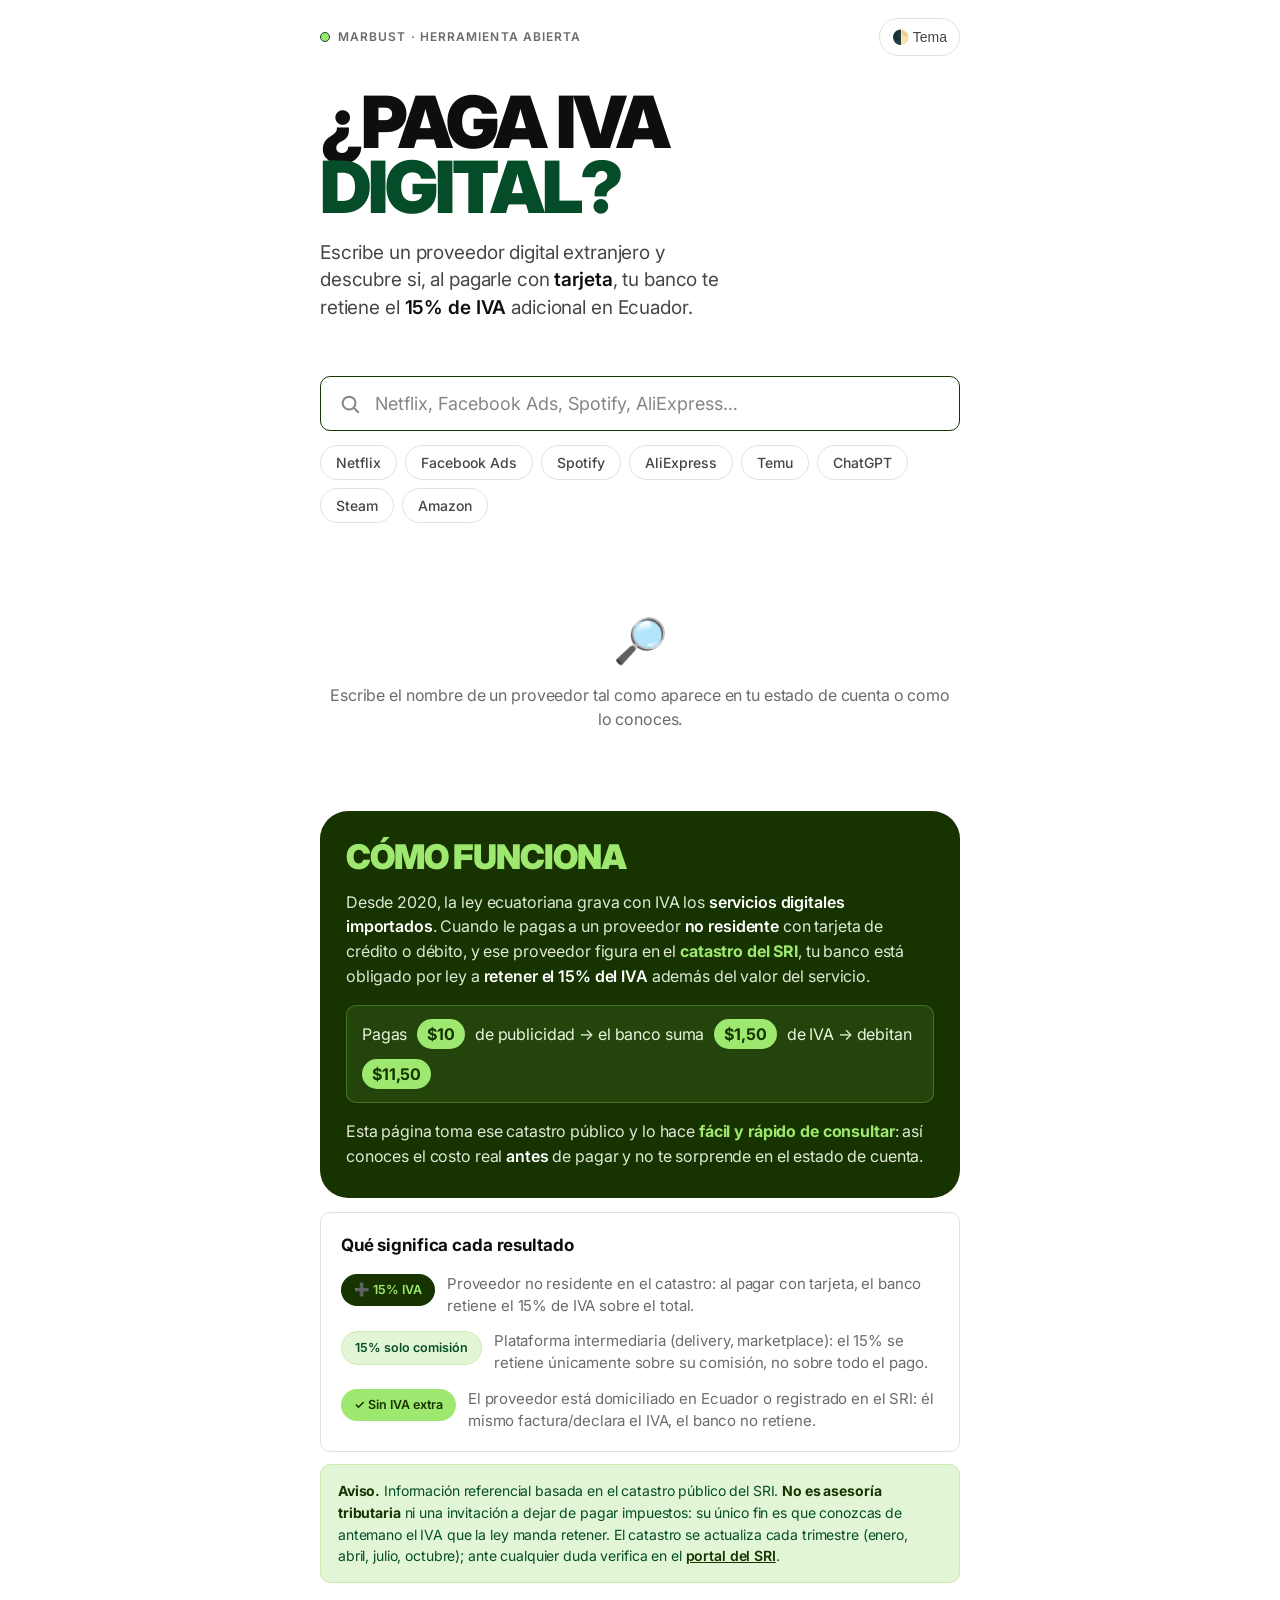
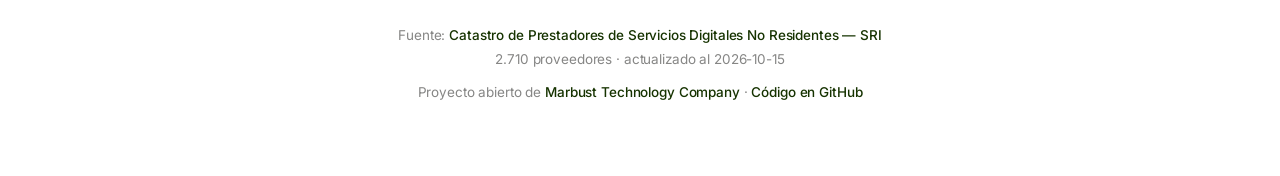
==== index.html @ f8b395e2 "feat: buscador '¿Paga IVA Digital?' — catastro SRI en GitHub Pages Sitio 100% estático (HTML/CSS/JS " ====
<!doctype html>
<html lang="es">
<head>
<meta charset="utf-8">
<meta name="viewport" content="width=device-width, initial-scale=1">
<title>¿Paga IVA Digital?</title>
<meta name="description" content="Busca un proveedor digital extranjero y descubre al instante si tu banco te retiene el 15% de IVA al pagar con tarjeta de crédito o débito en Ecuador. Basado en el catastro público del SRI.">
<meta name="color-scheme" content="light dark">
<meta property="og:title" content="¿Paga IVA Digital?">
<meta property="og:description" content="Descubre si un proveedor digital extranjero te suma el 15% de IVA al pagar con tarjeta en Ecuador. Rápido, gratis y basado en el catastro del SRI.">
<meta property="og:type" content="website">
<link rel="preconnect" href="https://fonts.googleapis.com">
<link rel="preconnect" href="https://fonts.gstatic.com" crossorigin>
<link href="https://fonts.googleapis.com/css2?family=Inter:wght@400;500;600;700;900&display=swap" rel="stylesheet">
<style>
  /* ======== Wise design system (library: wise.md) ======== */
  :root{
    --forest-ink:#163300; --lime:#9fe870; --spruce:#054d28; --linen:#e2f6d5;
    --signal-blue:#0b4c72; --alarm:#cb272f; --charcoal:#454745; --obsidian:#0e0f0c;
    --pebble:#868685; --slate:#6a6c6a; --fog:#e8ebe6; --paper:#ffffff;

    /* semantic (light = Wise default) */
    --canvas:var(--paper);
    --surface:var(--paper);
    --surface-soft:var(--fog);
    --surface-tint:var(--linen);
    --ink:var(--obsidian);
    --text:var(--charcoal);
    --muted:var(--slate);
    --faint:var(--pebble);
    --hairline:#dfe3dc;
    --accent:var(--lime);
    --accent-ink:var(--forest-ink);
    --dark-bg:var(--forest-ink);
    --dark-text:var(--paper);

    --font:'Inter',ui-sans-serif,system-ui,-apple-system,BlinkMacSystemFont,"Segoe UI",Roboto,sans-serif;
    --r-card:10px; --r-input:10px; --r-large:28px; --r-pill:9999px;
    --shadow-card:0 6px 20px rgba(0,0,0,.06);
    --maxw:680px;
  }
  @media (prefers-color-scheme: dark){
    :root:not([data-theme="light"]){
      --canvas:#0d2104; --surface:#163a06; --surface-soft:#1d4409; --surface-tint:#23340f;
      --ink:#f3f8ee; --text:#dfe8d6; --muted:#9db58c; --faint:#7d9a6c; --hairline:#2a4f12;
      --accent:var(--lime); --accent-ink:var(--forest-ink);
      --dark-bg:#0a1a03; --dark-text:#f3f8ee;
      --shadow-card:0 6px 20px rgba(0,0,0,.35);
    }
  }
  :root[data-theme="dark"]{
    --canvas:#0d2104; --surface:#163a06; --surface-soft:#1d4409; --surface-tint:#23340f;
    --ink:#f3f8ee; --text:#dfe8d6; --muted:#9db58c; --faint:#7d9a6c; --hairline:#2a4f12;
    --accent:var(--lime); --accent-ink:var(--forest-ink);
    --dark-bg:#0a1a03; --dark-text:#f3f8ee;
    --shadow-card:0 6px 20px rgba(0,0,0,.35);
  }

  *{box-sizing:border-box}
  html,body{margin:0}
  body{
    background:var(--canvas); color:var(--text);
    font-family:var(--font); font-size:18px; line-height:1.5;
    letter-spacing:-.126px; -webkit-font-smoothing:antialiased;
  }
  .wrap{max-width:var(--maxw); margin:0 auto; padding:0 20px 72px}

  /* top row / theme */
  .toprow{display:flex; justify-content:space-between; align-items:center; padding-top:18px}
  .brand{display:inline-flex; align-items:center; gap:8px; font-size:12px; font-weight:600; letter-spacing:.09em; text-transform:uppercase; color:var(--muted)}
  .brand .dot{width:10px;height:10px;border-radius:var(--r-pill);background:var(--lime);border:1px solid var(--spruce)}
  .themebtn{border:1px solid var(--hairline); background:var(--surface); color:var(--text); border-radius:var(--r-pill); height:38px; min-width:38px; padding:0 12px; cursor:pointer; font-size:14px; font-weight:500; display:inline-flex; align-items:center; gap:7px}
  .themebtn:hover{border-color:var(--forest-ink)}

  /* hero */
  header.hero{padding:34px 0 6px}
  h1{
    font-weight:900; color:var(--ink); margin:0 0 14px;
    font-size:clamp(40px,12vw,72px); line-height:.9; letter-spacing:-.04em; text-transform:uppercase;
  }
  h1 .q{color:var(--spruce)}
  @media (prefers-color-scheme: dark){ :root:not([data-theme="light"]) h1 .q{color:var(--lime)} }
  :root[data-theme="dark"] h1 .q{color:var(--lime)}
  .sub{color:var(--text); font-size:19px; line-height:1.45; max-width:34ch}
  .sub b{color:var(--ink); font-weight:600}

  /* search */
  .searchbox{position:sticky; top:10px; z-index:20; margin:24px 0 4px; padding:6px 0; background:linear-gradient(var(--canvas) 72%, transparent)}
  .searchfield{
    display:flex; align-items:center; gap:12px; background:var(--surface);
    border:1.5px solid var(--pebble); border-radius:var(--r-input); padding:15px 18px;
    transition:border-color .14s;
  }
  .searchfield:focus-within{border-color:var(--forest-ink)}
  @media (prefers-color-scheme: dark){ :root:not([data-theme="light"]) .searchfield:focus-within{border-color:var(--lime)} }
  :root[data-theme="dark"] .searchfield:focus-within{border-color:var(--lime)}
  .searchfield svg{flex:0 0 auto; color:var(--faint)}
  #q{flex:1; border:0; outline:0; background:transparent; color:var(--ink); font-family:var(--font); font-size:18px; font-weight:500; min-width:0}
  #q::placeholder{color:var(--faint); font-weight:400}
  .clearbtn{border:0;background:transparent;color:var(--faint);font-size:22px;cursor:pointer;padding:0 2px;line-height:1;display:none}

  .chips{display:flex; flex-wrap:wrap; gap:8px; margin:14px 0 2px}
  .chip{border:1px solid var(--hairline); background:var(--surface); color:var(--text); border-radius:var(--r-pill); padding:8px 15px; font-size:14px; font-weight:500; cursor:pointer; transition:.12s; font-family:var(--font)}
  .chip:hover{border-color:var(--forest-ink); background:var(--linen); color:var(--forest-ink)}
  @media (prefers-color-scheme: dark){ :root:not([data-theme="light"]) .chip:hover{background:var(--spruce); border-color:var(--lime); color:var(--lime)} }
  :root[data-theme="dark"] .chip:hover{background:var(--spruce); border-color:var(--lime); color:var(--lime)}

  .count{color:var(--faint); font-size:14px; margin:18px 2px 6px; min-height:18px; font-weight:500}
  #results{display:flex; flex-direction:column; gap:12px}

  /* result card */
  .card{background:var(--surface); border:1px solid var(--hairline); border-radius:var(--r-card); padding:18px}
  .card .top{display:flex; align-items:flex-start; justify-content:space-between; gap:12px}
  .card .name{font-weight:700; font-size:20px; color:var(--ink); letter-spacing:-.01em; line-height:1.2}
  .card .desc{color:var(--muted); font-size:15px; margin-top:4px; line-height:1.4}

  .badge{flex:0 0 auto; display:inline-flex; align-items:center; gap:6px; font-weight:600; font-size:12.5px; padding:7px 13px; border-radius:var(--r-pill); white-space:nowrap; letter-spacing:0}
  .badge.retiene{background:var(--forest-ink); color:var(--lime)}
  .badge.exento{background:var(--lime); color:var(--forest-ink)}
  .badge.comision{background:var(--linen); color:var(--spruce); border:1px solid #cdeab3}
  @media (prefers-color-scheme: dark){ :root:not([data-theme="light"]) .badge.comision{background:var(--surface-tint); color:var(--lime); border-color:var(--hairline)} }
  :root[data-theme="dark"] .badge.comision{background:var(--surface-tint); color:var(--lime); border-color:var(--hairline)}

  .verdict{margin-top:14px; font-size:15.5px; line-height:1.5; padding:13px 15px; border-radius:var(--r-input); background:var(--surface-soft); color:var(--text)}
  .verdict b{color:var(--ink); font-weight:600}

  .calc{margin-top:12px; display:flex; align-items:center; gap:9px; flex-wrap:wrap; font-size:15px; color:var(--muted)}
  .calc input{width:116px; border:1.5px solid var(--pebble); background:var(--canvas); color:var(--ink); border-radius:var(--r-input); padding:9px 12px; font-size:16px; font-weight:500; outline:0; font-family:var(--font)}
  .calc input:focus{border-color:var(--forest-ink)}
  .calc .out{display:inline-flex; gap:6px; align-items:center}
  .calc .out .pill{background:var(--linen); color:var(--forest-ink); font-weight:700; padding:4px 10px; border-radius:var(--r-pill)}
  @media (prefers-color-scheme: dark){ :root:not([data-theme="light"]) .calc .out .pill{background:var(--spruce); color:var(--lime)} }
  :root[data-theme="dark"] .calc .out .pill{background:var(--spruce); color:var(--lime)}

  .aliases{margin-top:12px; font-size:13px; color:var(--faint)}
  .aliases code{background:var(--surface-soft); padding:2px 7px; border-radius:6px; font-size:12.5px; color:var(--muted); margin:0 4px 4px 0; display:inline-block; font-family:var(--font)}

  .empty{text-align:center; color:var(--muted); padding:34px 10px; font-size:16px}
  .empty .big{font-size:44px; display:block; margin-bottom:10px}
  .empty .note{font-size:14px; color:var(--faint); margin:12px auto 0; max-width:42ch; line-height:1.5}

  /* dark section (Wise inverted block) */
  .darkcard{background:var(--dark-bg); color:var(--dark-text); border-radius:var(--r-large); padding:30px 26px; margin-top:46px}
  .darkcard h2{font-weight:900; font-size:clamp(26px,7vw,34px); letter-spacing:-.03em; margin:0 0 16px; color:var(--lime); text-transform:uppercase; line-height:.95}
  .darkcard p{margin:0 0 14px; color:#dfe8d6; font-size:16px; line-height:1.55}
  .darkcard p:last-child{margin-bottom:0}
  .darkcard b{color:#fff; font-weight:600}
  .darkcard .hl{color:var(--lime); font-weight:700}
  .example{display:flex; align-items:center; gap:10px; flex-wrap:wrap; background:rgba(159,232,112,.1); border:1px solid rgba(159,232,112,.28); border-radius:var(--r-input); padding:13px 15px; margin:16px 0; font-size:16px; color:#eaf6df}
  .example .amt{background:var(--lime); color:var(--forest-ink); font-weight:700; padding:3px 10px; border-radius:var(--r-pill)}

  /* legend */
  section.legendsec{margin-top:14px}
  .infocard{background:var(--surface); border:1px solid var(--hairline); border-radius:var(--r-card); padding:20px}
  .infocard h3{margin:0 0 14px; font-size:17px; color:var(--ink); font-weight:700}
  .legend{display:grid; gap:14px}
  .legend .row{display:flex; gap:12px; align-items:flex-start; font-size:15px; color:var(--muted); line-height:1.45}
  .legend .row .badge{margin-top:1px}

  .disclaimer{background:var(--surface-tint); border:1px solid #cdeab3; color:var(--spruce); border-radius:var(--r-card); padding:15px 17px; font-size:14px; line-height:1.55; margin-top:12px}
  .disclaimer b{color:var(--forest-ink); font-weight:700}
  .disclaimer a{color:var(--forest-ink); font-weight:600}
  @media (prefers-color-scheme: dark){ :root:not([data-theme="light"]) .disclaimer{background:var(--surface-tint); border-color:var(--hairline); color:#cfe3bd} :root:not([data-theme="light"]) .disclaimer b,:root:not([data-theme="light"]) .disclaimer a{color:var(--lime)} }
  :root[data-theme="dark"] .disclaimer{background:var(--surface-tint); border-color:var(--hairline); color:#cfe3bd}
  :root[data-theme="dark"] .disclaimer b,:root[data-theme="dark"] .disclaimer a{color:var(--lime)}

  footer{margin-top:40px; text-align:center; color:var(--faint); font-size:13.5px; line-height:1.8}
  footer a{color:var(--forest-ink); text-decoration:none; font-weight:500}
  @media (prefers-color-scheme: dark){ :root:not([data-theme="light"]) footer a{color:var(--lime)} }
  :root[data-theme="dark"] footer a{color:var(--lime)}
  footer a:hover{text-decoration:underline}

  mark{background:var(--lime); color:var(--forest-ink); border-radius:3px; padding:0 2px}
  .skeleton{height:92px;border-radius:var(--r-card);border:1px solid var(--hairline);background:linear-gradient(90deg,var(--surface-soft),var(--surface),var(--surface-soft));background-size:200% 100%;animation:sh 1.2s infinite}
  @keyframes sh{0%{background-position:200% 0}100%{background-position:-200% 0}}

  section.legendsec h2, .sec-title{font-weight:900; text-transform:uppercase; letter-spacing:-.03em; color:var(--ink); font-size:22px; margin:0 0 14px}
</style>
</head>
<body>
<div class="wrap">
  <div class="toprow">
    <span class="brand"><span class="dot"></span> Marbust · Herramienta abierta</span>
    <button class="themebtn" id="theme" aria-label="Cambiar tema">🌓 Tema</button>
  </div>

  <header class="hero">
    <h1>¿Paga IVA <span class="q">Digital?</span></h1>
    <p class="sub">Escribe un proveedor digital extranjero y descubre si, al pagarle con <b>tarjeta</b>, tu banco te retiene el <b>15% de IVA</b> adicional en Ecuador.</p>
  </header>

  <div class="searchbox">
    <div class="searchfield">
      <svg width="22" height="22" viewBox="0 0 24 24" fill="none" stroke="currentColor" stroke-width="2.2" stroke-linecap="round"><circle cx="11" cy="11" r="7"/><path d="m21 21-4.3-4.3"/></svg>
      <input id="q" type="text" autocomplete="off" autocapitalize="off" spellcheck="false" placeholder="Netflix, Facebook Ads, Spotify, AliExpress…" aria-label="Buscar proveedor">
      <button class="clearbtn" id="clear" aria-label="Limpiar">×</button>
    </div>
    <div class="chips" id="chips"></div>
  </div>

  <div class="count" id="count"></div>
  <div id="results"></div>

  <div class="darkcard">
    <h2>Cómo funciona</h2>
    <p>Desde 2020, la ley ecuatoriana grava con IVA los <b>servicios digitales importados</b>. Cuando le pagas a un proveedor <b>no residente</b> con tarjeta de crédito o débito, y ese proveedor figura en el <span class="hl">catastro del SRI</span>, tu banco está obligado por ley a <b>retener el 15% del IVA</b> además del valor del servicio.</p>
    <div class="example">Pagas <span class="amt">$10</span> de publicidad → el banco suma <span class="amt">$1,50</span> de IVA → debitan <span class="amt">$11,50</span></div>
    <p>Esta página toma ese catastro público y lo hace <span class="hl">fácil y rápido de consultar</span>: así conoces el costo real <b>antes</b> de pagar y no te sorprende en el estado de cuenta.</p>
  </div>

  <section class="legendsec" style="margin-top:14px">
    <div class="infocard">
      <h3>Qué significa cada resultado</h3>
      <div class="legend">
        <div class="row"><span class="badge retiene">➕ 15% IVA</span><span>Proveedor no residente en el catastro: al pagar con tarjeta, el banco retiene el 15% de IVA sobre el total.</span></div>
        <div class="row"><span class="badge comision">15% solo comisión</span><span>Plataforma intermediaria (delivery, marketplace): el 15% se retiene únicamente sobre su comisión, no sobre todo el pago.</span></div>
        <div class="row"><span class="badge exento">✓ Sin IVA extra</span><span>El proveedor está domiciliado en Ecuador o registrado en el SRI: él mismo factura/declara el IVA, el banco no retiene.</span></div>
      </div>
    </div>
    <div class="disclaimer">
      <b>Aviso.</b> Información referencial basada en el catastro público del SRI. <b>No es asesoría tributaria</b> ni una invitación a dejar de pagar impuestos: su único fin es que conozcas de antemano el IVA que la ley manda retener. El catastro se actualiza cada trimestre (enero, abril, julio, octubre); ante cualquier duda verifica en el <a href="https://www.sri.gob.ec/catastros" target="_blank" rel="noopener">portal del SRI</a>.
    </div>
  </section>

  <footer>
    <div>Fuente: <a href="https://www.sri.gob.ec/catastros" target="_blank" rel="noopener">Catastro de Prestadores de Servicios Digitales No Residentes — SRI</a></div>
    <div id="meta"></div>
    <div style="margin-top:8px">Proyecto abierto de <a href="https://marbust.com" target="_blank" rel="noopener">Marbust Technology Company</a> · <a id="repo" href="https://github.com/MarbustTechnologyCompany/paga-iva-digital" target="_blank" rel="noopener">Código en GitHub</a></div>
  </footer>
</div>

<script>
(function(){
  "use strict";
  var IVA = 15;
  var DATA = null, INDEX = [];
  var $q = document.getElementById('q');
  var $results = document.getElementById('results');
  var $count = document.getElementById('count');
  var $clear = document.getElementById('clear');

  var $theme = document.getElementById('theme');
  try{ var saved = localStorage.getItem('piva-theme'); if(saved) document.documentElement.setAttribute('data-theme', saved); }catch(e){}
  $theme.addEventListener('click', function(){
    var cur = document.documentElement.getAttribute('data-theme');
    var isDark = cur ? cur==='dark' : window.matchMedia('(prefers-color-scheme: dark)').matches;
    var next = isDark ? 'light' : 'dark';
    document.documentElement.setAttribute('data-theme', next);
    try{ localStorage.setItem('piva-theme', next); }catch(e){}
  });

  function fold(s){ return (s||'').toLowerCase().normalize('NFD').replace(/[̀-ͯ]/g,''); }

  function verdict(p){
    if(p.e) return {cls:'exento', label:'✓ Sin IVA extra', text:'Este proveedor está <b>domiciliado en Ecuador o es establecimiento permanente</b>, así que factura el IVA directamente. <b>El banco no te retiene</b> IVA adicional al pagar con tarjeta.'};
    if(p.s) return {cls:'exento', label:'✓ Sin IVA extra', text:'Este proveedor está <b>registrado en el SRI</b> y declara el IVA por su cuenta. <b>El banco no te retiene</b> IVA adicional al pagar con tarjeta.'};
    if(p.c) return {cls:'comision', label:'15% solo comisión', text:'Es una <b>plataforma intermediaria</b>. El banco retiene el '+IVA+'% de IVA <b>solo sobre la comisión</b> que cobra la plataforma, no sobre el total de tu pago.'};
    return {cls:'retiene', label:'➕ '+IVA+'% IVA', text:'Si pagas con <b>tarjeta de crédito o débito</b>, tu banco te retiene el <b>'+IVA+'% de IVA</b> sobre el total, además del precio del servicio.'};
  }

  function esc(s){ return (s||'').replace(/[&<>"]/g, function(c){return {'&':'&amp;','<':'&lt;','>':'&gt;','"':'&quot;'}[c];}); }
  function hi(s, q){
    if(!q) return esc(s);
    var fs = fold(s), fq = fold(q), i = fs.indexOf(fq);
    if(i<0) return esc(s);
    return esc(s.slice(0,i))+'<mark>'+esc(s.slice(i,i+q.length))+'</mark>'+esc(s.slice(i+q.length));
  }

  function build(){
    INDEX = DATA.p.map(function(p){
      var hay = fold(p.n+' '+p.a.join(' ')+' '+DATA.d[p.d]);
      return {p:p, hay:hay, fn:fold(p.n), fa:p.a.map(fold)};
    });
  }

  function search(q){
    var fq = fold(q.trim());
    if(!fq) return [];
    var exact=[], starts=[], incl=[], desc=[];
    for(var i=0;i<INDEX.length;i++){
      var it = INDEX[i];
      if(it.fn===fq || it.fa.indexOf(fq)>=0){ exact.push(it); continue; }
      var hitStart = it.fn.indexOf(fq)===0 || it.fa.some(function(a){return a.indexOf(fq)===0;});
      if(hitStart){ starts.push(it); continue; }
      var inName = it.fn.indexOf(fq)>=0 || it.fa.some(function(a){return a.indexOf(fq)>=0;});
      if(inName){ incl.push(it); continue; }
      if(it.hay.indexOf(fq)>=0){ desc.push(it); }
    }
    var byname = function(a,b){ return a.fn<b.fn?-1:1; };
    exact.sort(byname); starts.sort(byname); incl.sort(byname); desc.sort(byname);
    return exact.concat(starts, incl, desc);
  }

  function calcHtml(v){
    if(v.cls!=='retiene') return '';
    return '<div class="calc"><label>Si pagas $</label>'+
      '<input type="number" min="0" step="0.01" inputmode="decimal" class="amt" placeholder="10">'+
      '<span class="out"></span></div>';
  }

  function render(list, q){
    if(!q){
      $count.textContent='';
      $results.innerHTML='<div class="empty"><span class="big">🔎</span>Escribe el nombre de un proveedor tal como aparece en tu estado de cuenta o como lo conoces.</div>';
      return;
    }
    if(!list.length){
      $count.textContent='';
      $results.innerHTML='<div class="empty"><span class="big">🤔</span>No está en el catastro vigente del SRI.'+
        '<div class="note">Que no aparezca puede significar que no es un servicio digital extranjero gravado, o que aún no está en esta versión del catastro (se actualiza cada trimestre). Esto no es asesoría tributaria.</div></div>';
      return;
    }
    var shown = list.slice(0, 40);
    $count.textContent = list.length===1 ? '1 coincidencia' : (list.length>40 ? 'Mostrando 40 de '+list.length+' coincidencias' : list.length+' coincidencias');
    var html='';
    for(var i=0;i<shown.length;i++){
      var p = shown[i].p, v = verdict(p);
      var aliasHtml = p.a.length>1 ? '<div class="aliases">Aparece en tu estado de cuenta como: '+p.a.map(function(a){return '<code>'+hi(a,q)+'</code>';}).join('')+'</div>' : '';
      html += '<div class="card">'+
        '<div class="top"><div><div class="name">'+hi(p.n,q)+'</div><div class="desc">'+esc(DATA.d[p.d])+'</div></div>'+
        '<span class="badge '+v.cls+'">'+v.label+'</span></div>'+
        '<div class="verdict">'+v.text+'</div>'+
        calcHtml(v)+ aliasHtml +'</div>';
    }
    $results.innerHTML = html;
    var cards = $results.querySelectorAll('.card');
    for(var j=0;j<shown.length;j++){
      (function(card){
        var amt = card.querySelector('.calc .amt'); if(!amt) return;
        var out = card.querySelector('.out');
        amt.addEventListener('input', function(){
          var x = parseFloat(amt.value);
          if(isNaN(x) || x<0){ out.innerHTML=''; return; }
          var iva = x*IVA/100, tot = x+iva;
          out.innerHTML = '→ IVA <span class="pill">$'+iva.toFixed(2)+'</span> · total <span class="pill">$'+tot.toFixed(2)+'</span>';
        });
      })(cards[j]);
    }
  }

  var tmr=null;
  function onInput(){
    $clear.style.display = $q.value ? 'block' : 'none';
    clearTimeout(tmr);
    tmr = setTimeout(function(){ render(search($q.value), $q.value.trim()); }, 60);
  }
  $q.addEventListener('input', onInput);
  $clear.addEventListener('click', function(){ $q.value=''; onInput(); $q.focus(); });

  var EX = ['Netflix','Facebook Ads','Spotify','AliExpress','Temu','ChatGPT','Steam','Amazon'];
  var $chips = document.getElementById('chips');
  EX.forEach(function(x){
    var b=document.createElement('button'); b.className='chip'; b.textContent=x;
    b.addEventListener('click', function(){ $q.value=x; onInput(); $q.focus(); window.scrollTo({top:0,behavior:'smooth'}); });
    $chips.appendChild(b);
  });

  $results.innerHTML='<div class="skeleton"></div><div class="skeleton"></div>';
  fetch('data/providers.json').then(function(r){ return r.json(); }).then(function(d){
    DATA=d; build();
    var m=d.meta||{};
    document.getElementById('meta').textContent = (m.totalProveedores? m.totalProveedores.toLocaleString('es-EC')+' proveedores · ':'')+(m.snapshot? 'actualizado al '+m.snapshot : '');
    IVA = m.ivaRate || 15;
    render([], '');
    $q.focus();
    if(location.hash.length>2){ $q.value=decodeURIComponent(location.hash.slice(2)); onInput(); }
  }).catch(function(){
    $results.innerHTML='<div class="empty"><span class="big">⚠️</span>No se pudo cargar el catastro. Recarga la página.</div>';
  });

  $q.addEventListener('change', function(){
    try{ history.replaceState(null,'', $q.value? '#/'+encodeURIComponent($q.value) : location.pathname); }catch(e){}
  });
})();
</script>
</body>
</html>
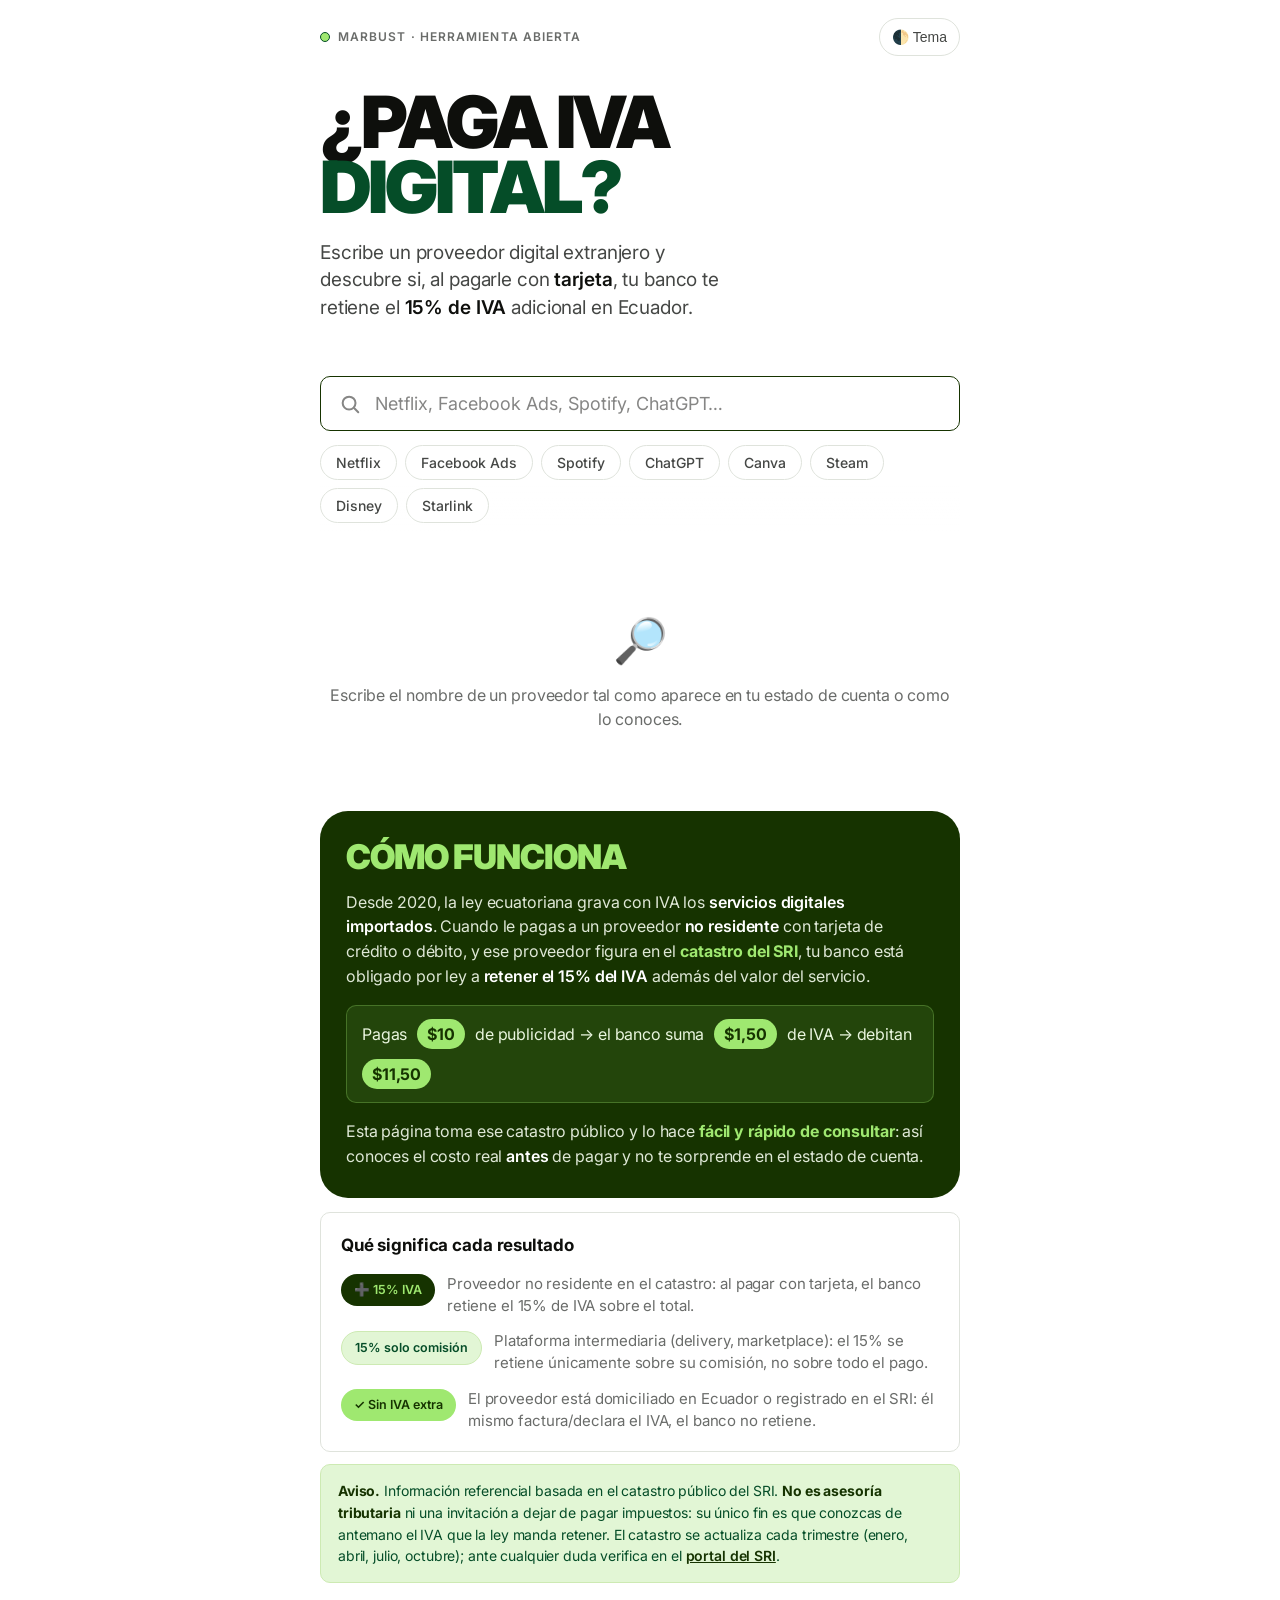
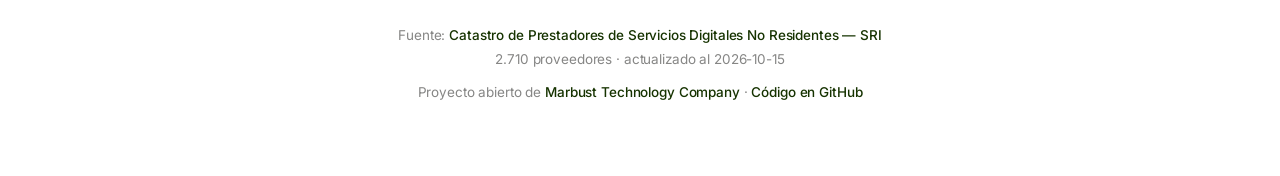
==== commit 59696822: "fix(búsqueda): emparejar descriptores truncados del catastro El catastro usa el nombre como llega de" ====
--- a/index.html
+++ b/index.html
@@ -192,7 +192,7 @@
   <div class="searchbox">
     <div class="searchfield">
       <svg width="22" height="22" viewBox="0 0 24 24" fill="none" stroke="currentColor" stroke-width="2.2" stroke-linecap="round"><circle cx="11" cy="11" r="7"/><path d="m21 21-4.3-4.3"/></svg>
-      <input id="q" type="text" autocomplete="off" autocapitalize="off" spellcheck="false" placeholder="Netflix, Facebook Ads, Spotify, AliExpress…" aria-label="Buscar proveedor">
+      <input id="q" type="text" autocomplete="off" autocapitalize="off" spellcheck="false" placeholder="Netflix, Facebook Ads, Spotify, ChatGPT…" aria-label="Buscar proveedor">
       <button class="clearbtn" id="clear" aria-label="Limpiar">×</button>
     </div>
     <div class="chips" id="chips"></div>
@@ -276,19 +276,24 @@
   function search(q){
     var fq = fold(q.trim());
     if(!fq) return [];
-    var exact=[], starts=[], incl=[], desc=[];
+    var exact=[], starts=[], prefixq=[], incl=[], desc=[];
+    // El catastro usa descriptores truncados del estado de cuenta (FACEB = Facebook,
+    // METAPLATFOR = Meta). Por eso también se empareja cuando el nombre del catastro es
+    // prefijo de lo que el usuario escribe ("facebook" -> "FACEB"), con guardia len>=4.
+    var prefixHit = function(s){ return s.length>=4 && fq.indexOf(s)===0; };
     for(var i=0;i<INDEX.length;i++){
       var it = INDEX[i];
       if(it.fn===fq || it.fa.indexOf(fq)>=0){ exact.push(it); continue; }
       var hitStart = it.fn.indexOf(fq)===0 || it.fa.some(function(a){return a.indexOf(fq)===0;});
       if(hitStart){ starts.push(it); continue; }
+      if(prefixHit(it.fn) || it.fa.some(prefixHit)){ prefixq.push(it); continue; }
       var inName = it.fn.indexOf(fq)>=0 || it.fa.some(function(a){return a.indexOf(fq)>=0;});
       if(inName){ incl.push(it); continue; }
       if(it.hay.indexOf(fq)>=0){ desc.push(it); }
     }
     var byname = function(a,b){ return a.fn<b.fn?-1:1; };
-    exact.sort(byname); starts.sort(byname); incl.sort(byname); desc.sort(byname);
-    return exact.concat(starts, incl, desc);
+    exact.sort(byname); starts.sort(byname); prefixq.sort(byname); incl.sort(byname); desc.sort(byname);
+    return exact.concat(starts, prefixq, incl, desc);
   }
 
   function calcHtml(v){
@@ -347,7 +352,7 @@
   $q.addEventListener('input', onInput);
   $clear.addEventListener('click', function(){ $q.value=''; onInput(); $q.focus(); });
 
-  var EX = ['Netflix','Facebook Ads','Spotify','AliExpress','Temu','ChatGPT','Steam','Amazon'];
+  var EX = ['Netflix','Facebook Ads','Spotify','ChatGPT','Canva','Steam','Disney','Starlink'];
   var $chips = document.getElementById('chips');
   EX.forEach(function(x){
     var b=document.createElement('button'); b.className='chip'; b.textContent=x;
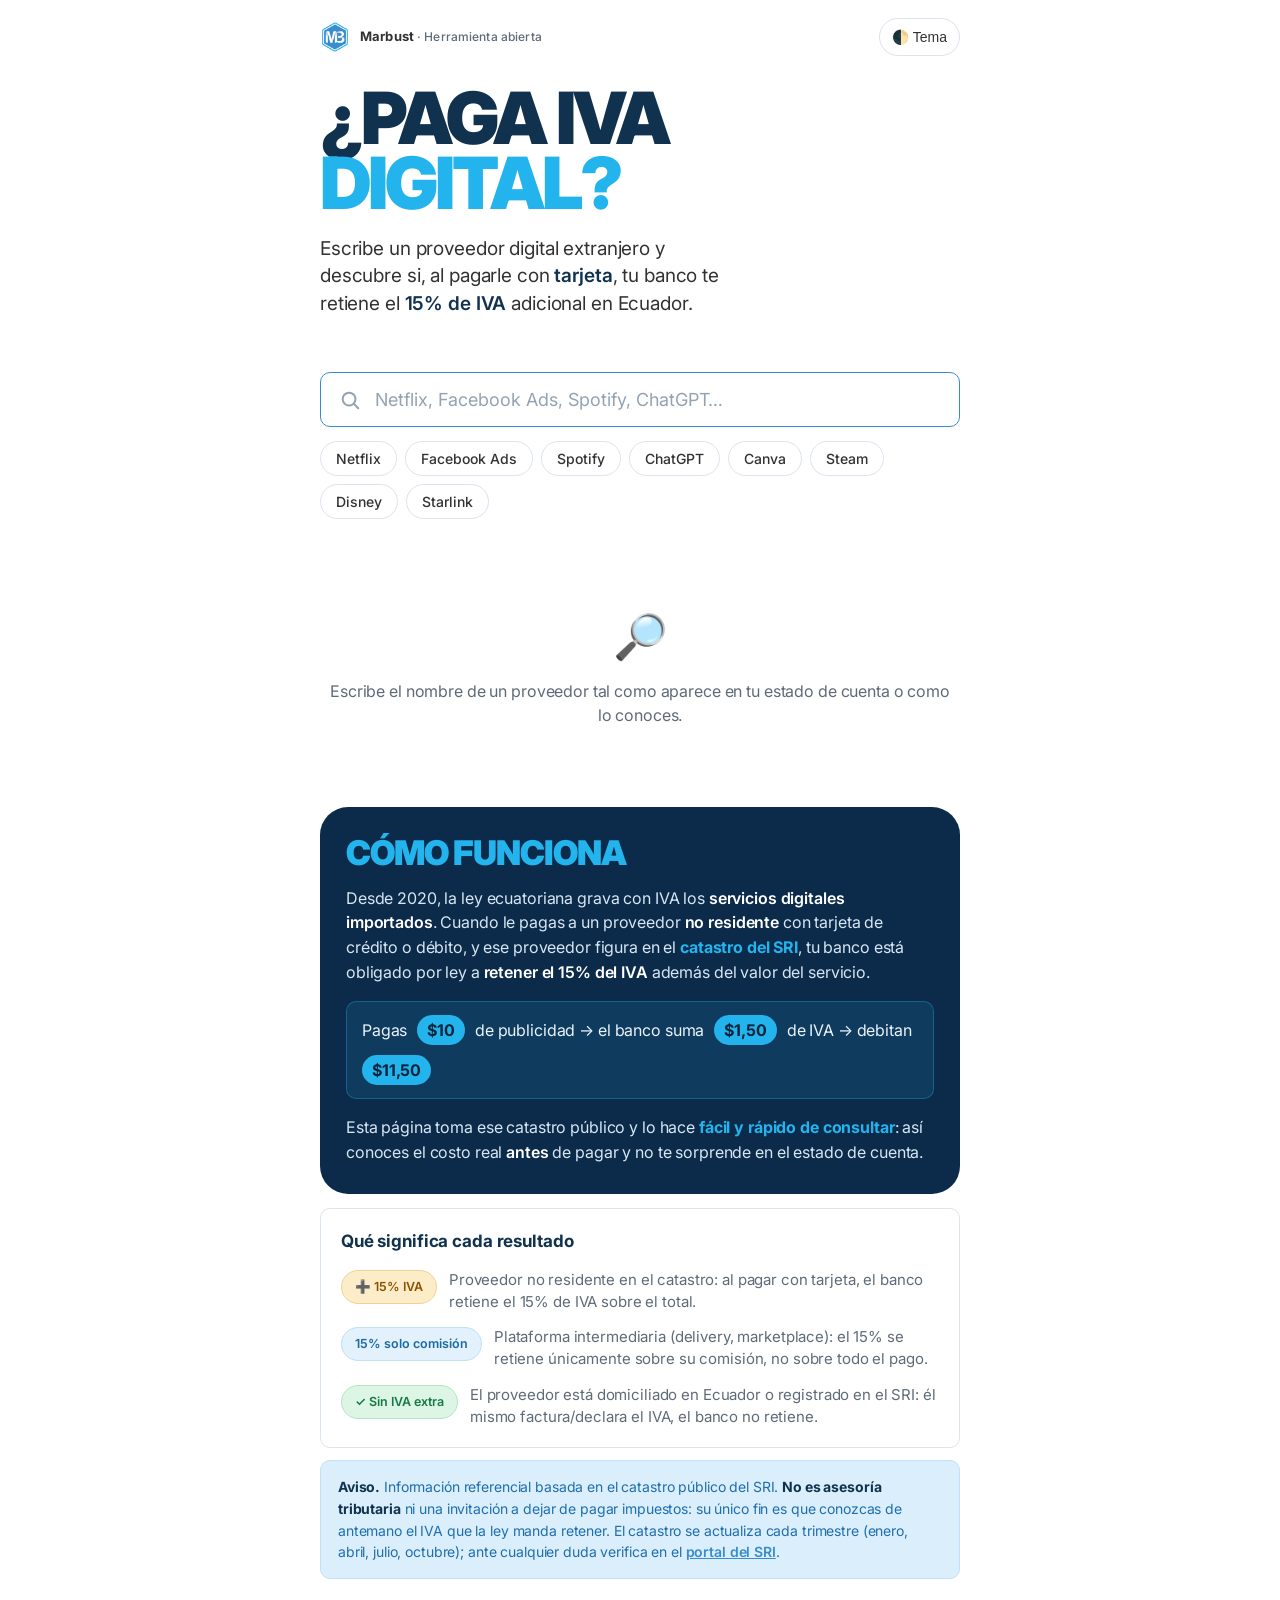
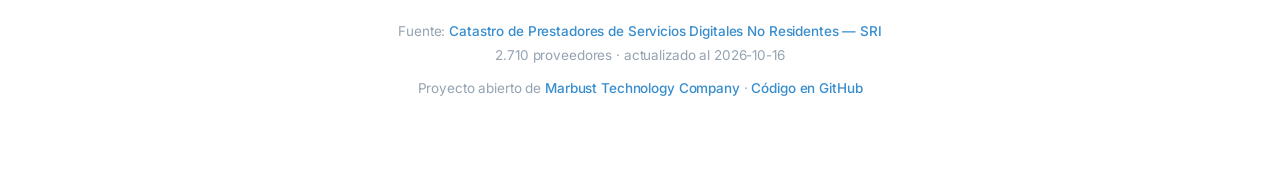
==== commit 665991be: "feat(marca): aplica identidad Marbust (colores + favicon + logo) Remapea la paleta al Brand Book de " ====
--- a/index.html
+++ b/index.html
@@ -12,175 +12,14 @@
 <link rel="preconnect" href="https://fonts.googleapis.com">
 <link rel="preconnect" href="https://fonts.gstatic.com" crossorigin>
 <link href="https://fonts.googleapis.com/css2?family=Inter:wght@400;500;600;700;900&display=swap" rel="stylesheet">
-<style>
-  /* ======== Wise design system (library: wise.md) ======== */
-  :root{
-    --forest-ink:#163300; --lime:#9fe870; --spruce:#054d28; --linen:#e2f6d5;
-    --signal-blue:#0b4c72; --alarm:#cb272f; --charcoal:#454745; --obsidian:#0e0f0c;
-    --pebble:#868685; --slate:#6a6c6a; --fog:#e8ebe6; --paper:#ffffff;
-
-    /* semantic (light = Wise default) */
-    --canvas:var(--paper);
-    --surface:var(--paper);
-    --surface-soft:var(--fog);
-    --surface-tint:var(--linen);
-    --ink:var(--obsidian);
-    --text:var(--charcoal);
-    --muted:var(--slate);
-    --faint:var(--pebble);
-    --hairline:#dfe3dc;
-    --accent:var(--lime);
-    --accent-ink:var(--forest-ink);
-    --dark-bg:var(--forest-ink);
-    --dark-text:var(--paper);
-
-    --font:'Inter',ui-sans-serif,system-ui,-apple-system,BlinkMacSystemFont,"Segoe UI",Roboto,sans-serif;
-    --r-card:10px; --r-input:10px; --r-large:28px; --r-pill:9999px;
-    --shadow-card:0 6px 20px rgba(0,0,0,.06);
-    --maxw:680px;
-  }
-  @media (prefers-color-scheme: dark){
-    :root:not([data-theme="light"]){
-      --canvas:#0d2104; --surface:#163a06; --surface-soft:#1d4409; --surface-tint:#23340f;
-      --ink:#f3f8ee; --text:#dfe8d6; --muted:#9db58c; --faint:#7d9a6c; --hairline:#2a4f12;
-      --accent:var(--lime); --accent-ink:var(--forest-ink);
-      --dark-bg:#0a1a03; --dark-text:#f3f8ee;
-      --shadow-card:0 6px 20px rgba(0,0,0,.35);
-    }
-  }
-  :root[data-theme="dark"]{
-    --canvas:#0d2104; --surface:#163a06; --surface-soft:#1d4409; --surface-tint:#23340f;
-    --ink:#f3f8ee; --text:#dfe8d6; --muted:#9db58c; --faint:#7d9a6c; --hairline:#2a4f12;
-    --accent:var(--lime); --accent-ink:var(--forest-ink);
-    --dark-bg:#0a1a03; --dark-text:#f3f8ee;
-    --shadow-card:0 6px 20px rgba(0,0,0,.35);
-  }
-
-  *{box-sizing:border-box}
-  html,body{margin:0}
-  body{
-    background:var(--canvas); color:var(--text);
-    font-family:var(--font); font-size:18px; line-height:1.5;
-    letter-spacing:-.126px; -webkit-font-smoothing:antialiased;
-  }
-  .wrap{max-width:var(--maxw); margin:0 auto; padding:0 20px 72px}
-
-  /* top row / theme */
-  .toprow{display:flex; justify-content:space-between; align-items:center; padding-top:18px}
-  .brand{display:inline-flex; align-items:center; gap:8px; font-size:12px; font-weight:600; letter-spacing:.09em; text-transform:uppercase; color:var(--muted)}
-  .brand .dot{width:10px;height:10px;border-radius:var(--r-pill);background:var(--lime);border:1px solid var(--spruce)}
-  .themebtn{border:1px solid var(--hairline); background:var(--surface); color:var(--text); border-radius:var(--r-pill); height:38px; min-width:38px; padding:0 12px; cursor:pointer; font-size:14px; font-weight:500; display:inline-flex; align-items:center; gap:7px}
-  .themebtn:hover{border-color:var(--forest-ink)}
-
-  /* hero */
-  header.hero{padding:34px 0 6px}
-  h1{
-    font-weight:900; color:var(--ink); margin:0 0 14px;
-    font-size:clamp(40px,12vw,72px); line-height:.9; letter-spacing:-.04em; text-transform:uppercase;
-  }
-  h1 .q{color:var(--spruce)}
-  @media (prefers-color-scheme: dark){ :root:not([data-theme="light"]) h1 .q{color:var(--lime)} }
-  :root[data-theme="dark"] h1 .q{color:var(--lime)}
-  .sub{color:var(--text); font-size:19px; line-height:1.45; max-width:34ch}
-  .sub b{color:var(--ink); font-weight:600}
-
-  /* search */
-  .searchbox{position:sticky; top:10px; z-index:20; margin:24px 0 4px; padding:6px 0; background:linear-gradient(var(--canvas) 72%, transparent)}
-  .searchfield{
-    display:flex; align-items:center; gap:12px; background:var(--surface);
-    border:1.5px solid var(--pebble); border-radius:var(--r-input); padding:15px 18px;
-    transition:border-color .14s;
-  }
-  .searchfield:focus-within{border-color:var(--forest-ink)}
-  @media (prefers-color-scheme: dark){ :root:not([data-theme="light"]) .searchfield:focus-within{border-color:var(--lime)} }
-  :root[data-theme="dark"] .searchfield:focus-within{border-color:var(--lime)}
-  .searchfield svg{flex:0 0 auto; color:var(--faint)}
-  #q{flex:1; border:0; outline:0; background:transparent; color:var(--ink); font-family:var(--font); font-size:18px; font-weight:500; min-width:0}
-  #q::placeholder{color:var(--faint); font-weight:400}
-  .clearbtn{border:0;background:transparent;color:var(--faint);font-size:22px;cursor:pointer;padding:0 2px;line-height:1;display:none}
-
-  .chips{display:flex; flex-wrap:wrap; gap:8px; margin:14px 0 2px}
-  .chip{border:1px solid var(--hairline); background:var(--surface); color:var(--text); border-radius:var(--r-pill); padding:8px 15px; font-size:14px; font-weight:500; cursor:pointer; transition:.12s; font-family:var(--font)}
-  .chip:hover{border-color:var(--forest-ink); background:var(--linen); color:var(--forest-ink)}
-  @media (prefers-color-scheme: dark){ :root:not([data-theme="light"]) .chip:hover{background:var(--spruce); border-color:var(--lime); color:var(--lime)} }
-  :root[data-theme="dark"] .chip:hover{background:var(--spruce); border-color:var(--lime); color:var(--lime)}
-
-  .count{color:var(--faint); font-size:14px; margin:18px 2px 6px; min-height:18px; font-weight:500}
-  #results{display:flex; flex-direction:column; gap:12px}
-
-  /* result card */
-  .card{background:var(--surface); border:1px solid var(--hairline); border-radius:var(--r-card); padding:18px}
-  .card .top{display:flex; align-items:flex-start; justify-content:space-between; gap:12px}
-  .card .name{font-weight:700; font-size:20px; color:var(--ink); letter-spacing:-.01em; line-height:1.2}
-  .card .desc{color:var(--muted); font-size:15px; margin-top:4px; line-height:1.4}
-
-  .badge{flex:0 0 auto; display:inline-flex; align-items:center; gap:6px; font-weight:600; font-size:12.5px; padding:7px 13px; border-radius:var(--r-pill); white-space:nowrap; letter-spacing:0}
-  .badge.retiene{background:var(--forest-ink); color:var(--lime)}
-  .badge.exento{background:var(--lime); color:var(--forest-ink)}
-  .badge.comision{background:var(--linen); color:var(--spruce); border:1px solid #cdeab3}
-  @media (prefers-color-scheme: dark){ :root:not([data-theme="light"]) .badge.comision{background:var(--surface-tint); color:var(--lime); border-color:var(--hairline)} }
-  :root[data-theme="dark"] .badge.comision{background:var(--surface-tint); color:var(--lime); border-color:var(--hairline)}
-
-  .verdict{margin-top:14px; font-size:15.5px; line-height:1.5; padding:13px 15px; border-radius:var(--r-input); background:var(--surface-soft); color:var(--text)}
-  .verdict b{color:var(--ink); font-weight:600}
-
-  .calc{margin-top:12px; display:flex; align-items:center; gap:9px; flex-wrap:wrap; font-size:15px; color:var(--muted)}
-  .calc input{width:116px; border:1.5px solid var(--pebble); background:var(--canvas); color:var(--ink); border-radius:var(--r-input); padding:9px 12px; font-size:16px; font-weight:500; outline:0; font-family:var(--font)}
-  .calc input:focus{border-color:var(--forest-ink)}
-  .calc .out{display:inline-flex; gap:6px; align-items:center}
-  .calc .out .pill{background:var(--linen); color:var(--forest-ink); font-weight:700; padding:4px 10px; border-radius:var(--r-pill)}
-  @media (prefers-color-scheme: dark){ :root:not([data-theme="light"]) .calc .out .pill{background:var(--spruce); color:var(--lime)} }
-  :root[data-theme="dark"] .calc .out .pill{background:var(--spruce); color:var(--lime)}
-
-  .aliases{margin-top:12px; font-size:13px; color:var(--faint)}
-  .aliases code{background:var(--surface-soft); padding:2px 7px; border-radius:6px; font-size:12.5px; color:var(--muted); margin:0 4px 4px 0; display:inline-block; font-family:var(--font)}
-
-  .empty{text-align:center; color:var(--muted); padding:34px 10px; font-size:16px}
-  .empty .big{font-size:44px; display:block; margin-bottom:10px}
-  .empty .note{font-size:14px; color:var(--faint); margin:12px auto 0; max-width:42ch; line-height:1.5}
-
-  /* dark section (Wise inverted block) */
-  .darkcard{background:var(--dark-bg); color:var(--dark-text); border-radius:var(--r-large); padding:30px 26px; margin-top:46px}
-  .darkcard h2{font-weight:900; font-size:clamp(26px,7vw,34px); letter-spacing:-.03em; margin:0 0 16px; color:var(--lime); text-transform:uppercase; line-height:.95}
-  .darkcard p{margin:0 0 14px; color:#dfe8d6; font-size:16px; line-height:1.55}
-  .darkcard p:last-child{margin-bottom:0}
-  .darkcard b{color:#fff; font-weight:600}
-  .darkcard .hl{color:var(--lime); font-weight:700}
-  .example{display:flex; align-items:center; gap:10px; flex-wrap:wrap; background:rgba(159,232,112,.1); border:1px solid rgba(159,232,112,.28); border-radius:var(--r-input); padding:13px 15px; margin:16px 0; font-size:16px; color:#eaf6df}
-  .example .amt{background:var(--lime); color:var(--forest-ink); font-weight:700; padding:3px 10px; border-radius:var(--r-pill)}
-
-  /* legend */
-  section.legendsec{margin-top:14px}
-  .infocard{background:var(--surface); border:1px solid var(--hairline); border-radius:var(--r-card); padding:20px}
-  .infocard h3{margin:0 0 14px; font-size:17px; color:var(--ink); font-weight:700}
-  .legend{display:grid; gap:14px}
-  .legend .row{display:flex; gap:12px; align-items:flex-start; font-size:15px; color:var(--muted); line-height:1.45}
-  .legend .row .badge{margin-top:1px}
-
-  .disclaimer{background:var(--surface-tint); border:1px solid #cdeab3; color:var(--spruce); border-radius:var(--r-card); padding:15px 17px; font-size:14px; line-height:1.55; margin-top:12px}
-  .disclaimer b{color:var(--forest-ink); font-weight:700}
-  .disclaimer a{color:var(--forest-ink); font-weight:600}
-  @media (prefers-color-scheme: dark){ :root:not([data-theme="light"]) .disclaimer{background:var(--surface-tint); border-color:var(--hairline); color:#cfe3bd} :root:not([data-theme="light"]) .disclaimer b,:root:not([data-theme="light"]) .disclaimer a{color:var(--lime)} }
-  :root[data-theme="dark"] .disclaimer{background:var(--surface-tint); border-color:var(--hairline); color:#cfe3bd}
-  :root[data-theme="dark"] .disclaimer b,:root[data-theme="dark"] .disclaimer a{color:var(--lime)}
-
-  footer{margin-top:40px; text-align:center; color:var(--faint); font-size:13.5px; line-height:1.8}
-  footer a{color:var(--forest-ink); text-decoration:none; font-weight:500}
-  @media (prefers-color-scheme: dark){ :root:not([data-theme="light"]) footer a{color:var(--lime)} }
-  :root[data-theme="dark"] footer a{color:var(--lime)}
-  footer a:hover{text-decoration:underline}
-
-  mark{background:var(--lime); color:var(--forest-ink); border-radius:3px; padding:0 2px}
-  .skeleton{height:92px;border-radius:var(--r-card);border:1px solid var(--hairline);background:linear-gradient(90deg,var(--surface-soft),var(--surface),var(--surface-soft));background-size:200% 100%;animation:sh 1.2s infinite}
-  @keyframes sh{0%{background-position:200% 0}100%{background-position:-200% 0}}
-
-  section.legendsec h2, .sec-title{font-weight:900; text-transform:uppercase; letter-spacing:-.03em; color:var(--ink); font-size:22px; margin:0 0 14px}
-</style>
+<link rel="icon" type="image/png" href="assets/favicon.png">
+<link rel="apple-touch-icon" href="assets/apple-touch-icon.png">
+<link rel="stylesheet" href="styles.css">
 </head>
 <body>
 <div class="wrap">
   <div class="toprow">
-    <span class="brand"><span class="dot"></span> Marbust · Herramienta abierta</span>
+    <a class="brand" href="./" aria-label="Marbust Technology Company"><img src="assets/marbust-mb.png" alt="Marbust" width="30" height="30"><span>Marbust<span class="muted">&nbsp;· Herramienta abierta</span></span></a>
     <button class="themebtn" id="theme" aria-label="Cambiar tema">🌓 Tema</button>
   </div>
 
--- a/styles.css
+++ b/styles.css
@@ -0,0 +1,172 @@
+/* ===== Paga IVA Digital — sistema de diseño Wise, paleta de marca Marbust =====
+   Brand Book Marbust: #388DCE (azul principal) · #24B4ED (celeste/acento) ·
+   #323232 (negro plomo/texto) · #CCCCCC (gris). Se conserva el SISTEMA Wise
+   (tipografía Inter, escala, formas pill, ritmo claro→oscuro, superficies planas). */
+:root{
+  /* marca */
+  --brand:#388DCE; --brand-ink:#1f6fb0; --accent:#24B4ED; --navy:#0c2b4a;
+  /* texto / superficies */
+  --ink:#10324f; --text:#323232; --muted:#5f6b78; --faint:#94a3b2;
+  --canvas:#ffffff; --surface:#ffffff; --surface-soft:#eef3f9; --surface-tint:#dbeefb;
+  --hairline:#dbe3ec;
+  /* estados (triada semántica, pills suaves) */
+  --amber-bg:#fdecc8; --amber-ink:#8a5200; --amber-bd:#f2d294;
+  --green-bg:#dcf5e5; --green-ink:#167a46; --green-bd:#b4e5c7;
+  --blue-bg:#e2f1fb;  --blue-ink:#1b6aa5;  --blue-bd:#bfe0f6;
+  /* sección oscura */
+  --dark-bg:var(--navy); --dark-text:#eaf3fb;
+
+  --font:'Inter',ui-sans-serif,system-ui,-apple-system,BlinkMacSystemFont,"Segoe UI",Roboto,sans-serif;
+  --r-card:10px; --r-input:10px; --r-large:28px; --r-pill:9999px;
+  --maxw:680px;
+}
+@media (prefers-color-scheme: dark){
+  :root:not([data-theme="light"]){
+    --brand:#4aa3e0; --brand-ink:#79bce8; --accent:#24B4ED; --navy:#061520;
+    --ink:#eaf3fb; --text:#d7e3f0; --muted:#9fb2c6; --faint:#6f8499;
+    --canvas:#0a1a2b; --surface:#102844; --surface-soft:#143052; --surface-tint:#123a58;
+    --hairline:#23405f;
+    --amber-bg:#3a2d10; --amber-ink:#f2c879; --amber-bd:#5a471c;
+    --green-bg:#0f2e1e; --green-ink:#7fd6a2; --green-bd:#235038;
+    --blue-bg:#0f2f4c;  --blue-ink:#8fc4ec;  --blue-bd:#29537a;
+    --dark-bg:#061520; --dark-text:#eaf3fb;
+  }
+}
+:root[data-theme="dark"]{
+  --brand:#4aa3e0; --brand-ink:#79bce8; --accent:#24B4ED; --navy:#061520;
+  --ink:#eaf3fb; --text:#d7e3f0; --muted:#9fb2c6; --faint:#6f8499;
+  --canvas:#0a1a2b; --surface:#102844; --surface-soft:#143052; --surface-tint:#123a58;
+  --hairline:#23405f;
+  --amber-bg:#3a2d10; --amber-ink:#f2c879; --amber-bd:#5a471c;
+  --green-bg:#0f2e1e; --green-ink:#7fd6a2; --green-bd:#235038;
+  --blue-bg:#0f2f4c;  --blue-ink:#8fc4ec;  --blue-bd:#29537a;
+  --dark-bg:#061520; --dark-text:#eaf3fb;
+}
+
+*{box-sizing:border-box}
+html,body{margin:0}
+body{
+  background:var(--canvas); color:var(--text);
+  font-family:var(--font); font-size:18px; line-height:1.5;
+  letter-spacing:-.126px; -webkit-font-smoothing:antialiased;
+}
+.wrap{max-width:var(--maxw); margin:0 auto; padding:0 20px 72px}
+
+/* top row / theme */
+.toprow{display:flex; justify-content:space-between; align-items:center; padding-top:18px; gap:12px}
+.brand{display:inline-flex; align-items:center; gap:10px; font-size:13px; font-weight:700; letter-spacing:.01em; color:var(--text); text-decoration:none}
+.brand img{width:30px; height:30px; display:block}
+.brand .muted{font-weight:500; color:var(--muted); font-size:12px}
+.themebtn{border:1px solid var(--hairline); background:var(--surface); color:var(--text); border-radius:var(--r-pill); height:38px; min-width:38px; padding:0 12px; cursor:pointer; font-size:14px; font-weight:500; display:inline-flex; align-items:center; gap:7px}
+.themebtn:hover{border-color:var(--brand)}
+
+/* hero */
+header.hero{padding:30px 0 6px}
+h1{
+  font-weight:900; color:var(--ink); margin:0 0 14px;
+  font-size:clamp(40px,12vw,72px); line-height:.9; letter-spacing:-.04em; text-transform:uppercase;
+}
+h1 .q{color:var(--accent)}
+.sub{color:var(--text); font-size:19px; line-height:1.45; max-width:34ch}
+.sub b{color:var(--ink); font-weight:600}
+
+/* search */
+.searchbox{position:sticky; top:10px; z-index:20; margin:24px 0 4px; padding:6px 0; background:linear-gradient(var(--canvas) 72%, transparent)}
+.searchfield{
+  display:flex; align-items:center; gap:12px; background:var(--surface);
+  border:1.5px solid var(--faint); border-radius:var(--r-input); padding:15px 18px;
+  transition:border-color .14s;
+}
+.searchfield:focus-within{border-color:var(--brand)}
+.searchfield svg{flex:0 0 auto; color:var(--faint)}
+#q{flex:1; border:0; outline:0; background:transparent; color:var(--ink); font-family:var(--font); font-size:18px; font-weight:500; min-width:0}
+#q::placeholder{color:var(--faint); font-weight:400}
+.clearbtn{border:0;background:transparent;color:var(--faint);font-size:22px;cursor:pointer;padding:0 2px;line-height:1;display:none}
+
+.chips{display:flex; flex-wrap:wrap; gap:8px; margin:14px 0 2px}
+.chip{border:1px solid var(--hairline); background:var(--surface); color:var(--text); border-radius:var(--r-pill); padding:8px 15px; font-size:14px; font-weight:500; cursor:pointer; transition:.12s; font-family:var(--font)}
+.chip:hover{border-color:var(--brand); background:var(--surface-tint); color:var(--brand-ink)}
+
+.count{color:var(--faint); font-size:14px; margin:18px 2px 6px; min-height:18px; font-weight:500}
+#results{display:flex; flex-direction:column; gap:12px}
+
+/* result card */
+.card{background:var(--surface); border:1px solid var(--hairline); border-radius:var(--r-card); padding:18px}
+.card .top{display:flex; align-items:flex-start; justify-content:space-between; gap:12px}
+.card .name{font-weight:700; font-size:20px; color:var(--ink); letter-spacing:-.01em; line-height:1.2}
+.card .desc{color:var(--muted); font-size:15px; margin-top:4px; line-height:1.4}
+
+.badge{flex:0 0 auto; display:inline-flex; align-items:center; gap:6px; font-weight:600; font-size:12.5px; padding:7px 13px; border-radius:var(--r-pill); white-space:nowrap; letter-spacing:0}
+.badge.retiene{background:var(--amber-bg); color:var(--amber-ink); border:1px solid var(--amber-bd)}
+.badge.comision{background:var(--blue-bg); color:var(--blue-ink); border:1px solid var(--blue-bd)}
+.badge.exento{background:var(--green-bg); color:var(--green-ink); border:1px solid var(--green-bd)}
+
+.verdict{margin-top:14px; font-size:15.5px; line-height:1.5; padding:13px 15px; border-radius:var(--r-input); background:var(--surface-soft); color:var(--text)}
+.verdict b{color:var(--ink); font-weight:600}
+
+.calc{margin-top:12px; display:flex; align-items:center; gap:9px; flex-wrap:wrap; font-size:15px; color:var(--muted)}
+.calc input{width:116px; border:1.5px solid var(--faint); background:var(--canvas); color:var(--ink); border-radius:var(--r-input); padding:9px 12px; font-size:16px; font-weight:500; outline:0; font-family:var(--font)}
+.calc input:focus{border-color:var(--brand)}
+.calc .out{display:inline-flex; gap:6px; align-items:center; flex-wrap:wrap}
+.calc .out .pill{background:var(--surface-tint); color:var(--brand-ink); font-weight:700; padding:4px 10px; border-radius:var(--r-pill)}
+
+.aliases{margin-top:12px; font-size:13px; color:var(--faint)}
+.aliases code{background:var(--surface-soft); padding:2px 7px; border-radius:6px; font-size:12.5px; color:var(--muted); margin:0 4px 4px 0; display:inline-block; font-family:var(--font)}
+
+.empty{text-align:center; color:var(--muted); padding:34px 10px; font-size:16px}
+.empty .big{font-size:44px; display:block; margin-bottom:10px}
+.empty .note{font-size:14px; color:var(--faint); margin:12px auto 0; max-width:42ch; line-height:1.5}
+
+/* dark section (bloque invertido) */
+.darkcard{background:var(--dark-bg); color:var(--dark-text); border-radius:var(--r-large); padding:30px 26px; margin-top:46px}
+.darkcard h2{font-weight:900; font-size:clamp(26px,7vw,34px); letter-spacing:-.03em; margin:0 0 16px; color:var(--accent); text-transform:uppercase; line-height:.95}
+.darkcard p{margin:0 0 14px; color:#d7e6f4; font-size:16px; line-height:1.55}
+.darkcard p:last-child{margin-bottom:0}
+.darkcard b{color:#fff; font-weight:600}
+.darkcard .hl{color:var(--accent); font-weight:700}
+.example{display:flex; align-items:center; gap:10px; flex-wrap:wrap; background:rgba(36,180,237,.12); border:1px solid rgba(36,180,237,.32); border-radius:var(--r-input); padding:13px 15px; margin:16px 0; font-size:16px; color:#eaf3fb}
+.example .amt{background:var(--accent); color:#06243a; font-weight:700; padding:3px 10px; border-radius:var(--r-pill)}
+
+/* legend / info */
+section.legendsec{margin-top:14px}
+.infocard{background:var(--surface); border:1px solid var(--hairline); border-radius:var(--r-card); padding:20px}
+.infocard h3{margin:0 0 14px; font-size:17px; color:var(--ink); font-weight:700}
+.legend{display:grid; gap:14px}
+.legend .row{display:flex; gap:12px; align-items:flex-start; font-size:15px; color:var(--muted); line-height:1.45}
+.legend .row .badge{margin-top:1px}
+
+.disclaimer{background:var(--surface-tint); border:1px solid var(--blue-bd); color:var(--brand-ink); border-radius:var(--r-card); padding:15px 17px; font-size:14px; line-height:1.55; margin-top:12px}
+.disclaimer b{color:var(--ink); font-weight:700}
+.disclaimer a{color:var(--brand); font-weight:600}
+
+footer{margin-top:40px; text-align:center; color:var(--faint); font-size:13.5px; line-height:1.8}
+footer a{color:var(--brand); text-decoration:none; font-weight:500}
+footer a:hover{text-decoration:underline}
+.footer-nav{display:flex; flex-wrap:wrap; gap:6px 16px; justify-content:center; margin-bottom:12px}
+.footer-sep{color:var(--hairline)}
+.copyright{margin-top:10px; color:var(--muted); font-weight:500}
+
+mark{background:var(--surface-tint); color:var(--brand-ink); border-radius:3px; padding:0 2px}
+.skeleton{height:92px;border-radius:var(--r-card);border:1px solid var(--hairline);background:linear-gradient(90deg,var(--surface-soft),var(--surface),var(--surface-soft));background-size:200% 100%;animation:sh 1.2s infinite}
+@keyframes sh{0%{background-position:200% 0}100%{background-position:-200% 0}}
+
+/* páginas de contenido (acerca, privacidad, términos, equipo) */
+.page{padding-top:8px}
+.backlink{display:inline-flex; align-items:center; gap:6px; color:var(--brand); text-decoration:none; font-weight:600; font-size:14px; margin:6px 0 18px}
+.backlink:hover{text-decoration:underline}
+.page h1.doc{font-size:clamp(30px,8vw,46px); text-transform:none; letter-spacing:-.03em; line-height:1; margin-bottom:8px}
+.page .lead{color:var(--muted); font-size:18px; margin:0 0 24px}
+.prose{background:var(--surface); border:1px solid var(--hairline); border-radius:var(--r-card); padding:22px 22px}
+.prose h2{font-size:19px; color:var(--ink); margin:22px 0 8px; font-weight:700}
+.prose h2:first-child{margin-top:0}
+.prose p{margin:0 0 12px; color:var(--text); font-size:15.5px; line-height:1.6}
+.prose ul{margin:0 0 12px; padding-left:20px; color:var(--text); font-size:15.5px; line-height:1.6}
+.prose li{margin-bottom:6px}
+.prose a{color:var(--brand); font-weight:600}
+.prose .muted{color:var(--muted); font-size:14px}
+.team{display:grid; gap:12px; margin-top:4px}
+.member{display:flex; gap:14px; align-items:center; background:var(--surface); border:1px solid var(--hairline); border-radius:var(--r-card); padding:16px}
+.member .av{width:48px;height:48px;border-radius:var(--r-pill);background:var(--surface-tint);display:flex;align-items:center;justify-content:center;flex:0 0 auto}
+.member .av img{width:48px;height:48px}
+.member .who{font-weight:700;color:var(--ink);font-size:16px}
+.member .role{color:var(--muted);font-size:14px}
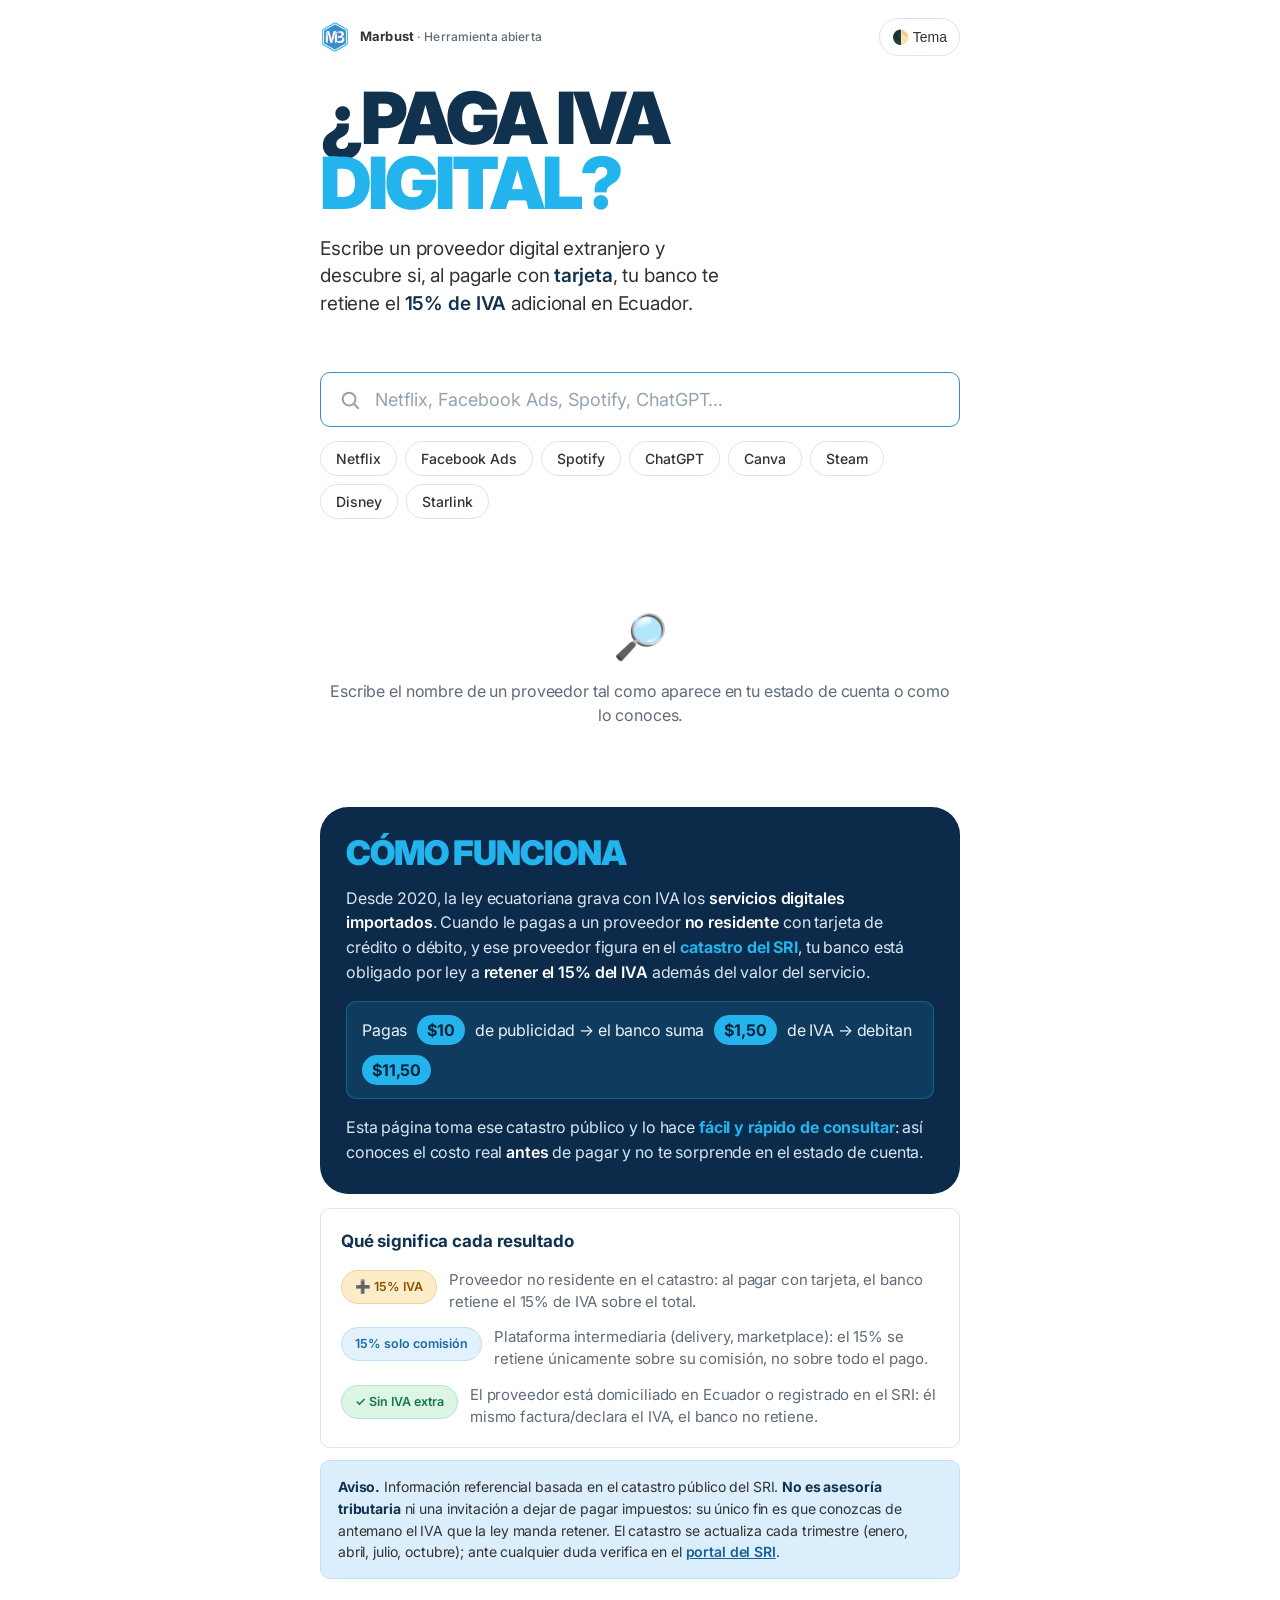
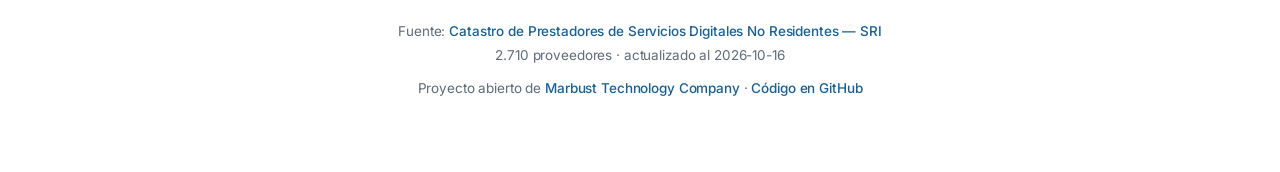
==== commit 2ddf5cba: "fix(a11y): contraste AA en enlaces y texto secundario - Enlaces (footer/aviso/prose/volver) a #17609" ====
--- a/index.html
+++ b/index.html
@@ -47,7 +47,7 @@
     <p>Esta página toma ese catastro público y lo hace <span class="hl">fácil y rápido de consultar</span>: así conoces el costo real <b>antes</b> de pagar y no te sorprende en el estado de cuenta.</p>
   </div>
 
-  <section class="legendsec" style="margin-top:14px">
+  <section class="legendsec">
     <div class="infocard">
       <h3>Qué significa cada resultado</h3>
       <div class="legend">
@@ -64,7 +64,7 @@
   <footer>
     <div>Fuente: <a href="https://www.sri.gob.ec/catastros" target="_blank" rel="noopener">Catastro de Prestadores de Servicios Digitales No Residentes — SRI</a></div>
     <div id="meta"></div>
-    <div style="margin-top:8px">Proyecto abierto de <a href="https://marbust.com" target="_blank" rel="noopener">Marbust Technology Company</a> · <a id="repo" href="https://github.com/MarbustTechnologyCompany/paga-iva-digital" target="_blank" rel="noopener">Código en GitHub</a></div>
+    <div class="footer-credit">Proyecto abierto de <a href="https://marbust.com" target="_blank" rel="noopener">Marbust Technology Company</a> · <a id="repo" href="https://github.com/MarbustTechnologyCompany/paga-iva-digital" target="_blank" rel="noopener">Código en GitHub</a></div>
   </footer>
 </div>
 
--- a/styles.css
+++ b/styles.css
@@ -15,6 +15,7 @@
   --blue-bg:#e2f1fb;  --blue-ink:#1b6aa5;  --blue-bd:#bfe0f6;
   /* sección oscura */
   --dark-bg:var(--navy); --dark-text:#eaf3fb;
+  --link:#176099;
 
   --font:'Inter',ui-sans-serif,system-ui,-apple-system,BlinkMacSystemFont,"Segoe UI",Roboto,sans-serif;
   --r-card:10px; --r-input:10px; --r-large:28px; --r-pill:9999px;
@@ -29,7 +30,7 @@
     --amber-bg:#3a2d10; --amber-ink:#f2c879; --amber-bd:#5a471c;
     --green-bg:#0f2e1e; --green-ink:#7fd6a2; --green-bd:#235038;
     --blue-bg:#0f2f4c;  --blue-ink:#8fc4ec;  --blue-bd:#29537a;
-    --dark-bg:#061520; --dark-text:#eaf3fb;
+    --dark-bg:#061520; --dark-text:#eaf3fb; --link:#7cc0ef;
   }
 }
 :root[data-theme="dark"]{
@@ -40,7 +41,7 @@
   --amber-bg:#3a2d10; --amber-ink:#f2c879; --amber-bd:#5a471c;
   --green-bg:#0f2e1e; --green-ink:#7fd6a2; --green-bd:#235038;
   --blue-bg:#0f2f4c;  --blue-ink:#8fc4ec;  --blue-bd:#29537a;
-  --dark-bg:#061520; --dark-text:#eaf3fb;
+  --dark-bg:#061520; --dark-text:#eaf3fb; --link:#7cc0ef;
 }
 
 *{box-sizing:border-box}
@@ -87,7 +88,7 @@
 .chip{border:1px solid var(--hairline); background:var(--surface); color:var(--text); border-radius:var(--r-pill); padding:8px 15px; font-size:14px; font-weight:500; cursor:pointer; transition:.12s; font-family:var(--font)}
 .chip:hover{border-color:var(--brand); background:var(--surface-tint); color:var(--brand-ink)}
 
-.count{color:var(--faint); font-size:14px; margin:18px 2px 6px; min-height:18px; font-weight:500}
+.count{color:var(--muted); font-size:14px; margin:18px 2px 6px; min-height:18px; font-weight:500}
 #results{display:flex; flex-direction:column; gap:12px}
 
 /* result card */
@@ -110,12 +111,12 @@
 .calc .out{display:inline-flex; gap:6px; align-items:center; flex-wrap:wrap}
 .calc .out .pill{background:var(--surface-tint); color:var(--brand-ink); font-weight:700; padding:4px 10px; border-radius:var(--r-pill)}
 
-.aliases{margin-top:12px; font-size:13px; color:var(--faint)}
+.aliases{margin-top:12px; font-size:13px; color:var(--muted)}
 .aliases code{background:var(--surface-soft); padding:2px 7px; border-radius:6px; font-size:12.5px; color:var(--muted); margin:0 4px 4px 0; display:inline-block; font-family:var(--font)}
 
 .empty{text-align:center; color:var(--muted); padding:34px 10px; font-size:16px}
 .empty .big{font-size:44px; display:block; margin-bottom:10px}
-.empty .note{font-size:14px; color:var(--faint); margin:12px auto 0; max-width:42ch; line-height:1.5}
+.empty .note{font-size:14px; color:var(--muted); margin:12px auto 0; max-width:42ch; line-height:1.5}
 
 /* dark section (bloque invertido) */
 .darkcard{background:var(--dark-bg); color:var(--dark-text); border-radius:var(--r-large); padding:30px 26px; margin-top:46px}
@@ -135,16 +136,17 @@
 .legend .row{display:flex; gap:12px; align-items:flex-start; font-size:15px; color:var(--muted); line-height:1.45}
 .legend .row .badge{margin-top:1px}
 
-.disclaimer{background:var(--surface-tint); border:1px solid var(--blue-bd); color:var(--brand-ink); border-radius:var(--r-card); padding:15px 17px; font-size:14px; line-height:1.55; margin-top:12px}
+.disclaimer{background:var(--surface-tint); border:1px solid var(--blue-bd); color:var(--text); border-radius:var(--r-card); padding:15px 17px; font-size:14px; line-height:1.55; margin-top:12px}
 .disclaimer b{color:var(--ink); font-weight:700}
-.disclaimer a{color:var(--brand); font-weight:600}
+.disclaimer a{color:var(--link); font-weight:600}
 
-footer{margin-top:40px; text-align:center; color:var(--faint); font-size:13.5px; line-height:1.8}
-footer a{color:var(--brand); text-decoration:none; font-weight:500}
+footer{margin-top:40px; text-align:center; color:var(--muted); font-size:13.5px; line-height:1.8}
+footer a{color:var(--link); text-decoration:none; font-weight:500}
 footer a:hover{text-decoration:underline}
 .footer-nav{display:flex; flex-wrap:wrap; gap:6px 16px; justify-content:center; margin-bottom:12px}
 .footer-sep{color:var(--hairline)}
 .copyright{margin-top:10px; color:var(--muted); font-weight:500}
+.footer-credit{margin-top:8px}
 
 mark{background:var(--surface-tint); color:var(--brand-ink); border-radius:3px; padding:0 2px}
 .skeleton{height:92px;border-radius:var(--r-card);border:1px solid var(--hairline);background:linear-gradient(90deg,var(--surface-soft),var(--surface),var(--surface-soft));background-size:200% 100%;animation:sh 1.2s infinite}
@@ -152,7 +154,7 @@
 
 /* páginas de contenido (acerca, privacidad, términos, equipo) */
 .page{padding-top:8px}
-.backlink{display:inline-flex; align-items:center; gap:6px; color:var(--brand); text-decoration:none; font-weight:600; font-size:14px; margin:6px 0 18px}
+.backlink{display:inline-flex; align-items:center; gap:6px; color:var(--link); text-decoration:none; font-weight:600; font-size:14px; margin:6px 0 18px}
 .backlink:hover{text-decoration:underline}
 .page h1.doc{font-size:clamp(30px,8vw,46px); text-transform:none; letter-spacing:-.03em; line-height:1; margin-bottom:8px}
 .page .lead{color:var(--muted); font-size:18px; margin:0 0 24px}
@@ -162,7 +164,7 @@
 .prose p{margin:0 0 12px; color:var(--text); font-size:15.5px; line-height:1.6}
 .prose ul{margin:0 0 12px; padding-left:20px; color:var(--text); font-size:15.5px; line-height:1.6}
 .prose li{margin-bottom:6px}
-.prose a{color:var(--brand); font-weight:600}
+.prose a{color:var(--link); font-weight:600}
 .prose .muted{color:var(--muted); font-size:14px}
 .team{display:grid; gap:12px; margin-top:4px}
 .member{display:flex; gap:14px; align-items:center; background:var(--surface); border:1px solid var(--hairline); border-radius:var(--r-card); padding:16px}
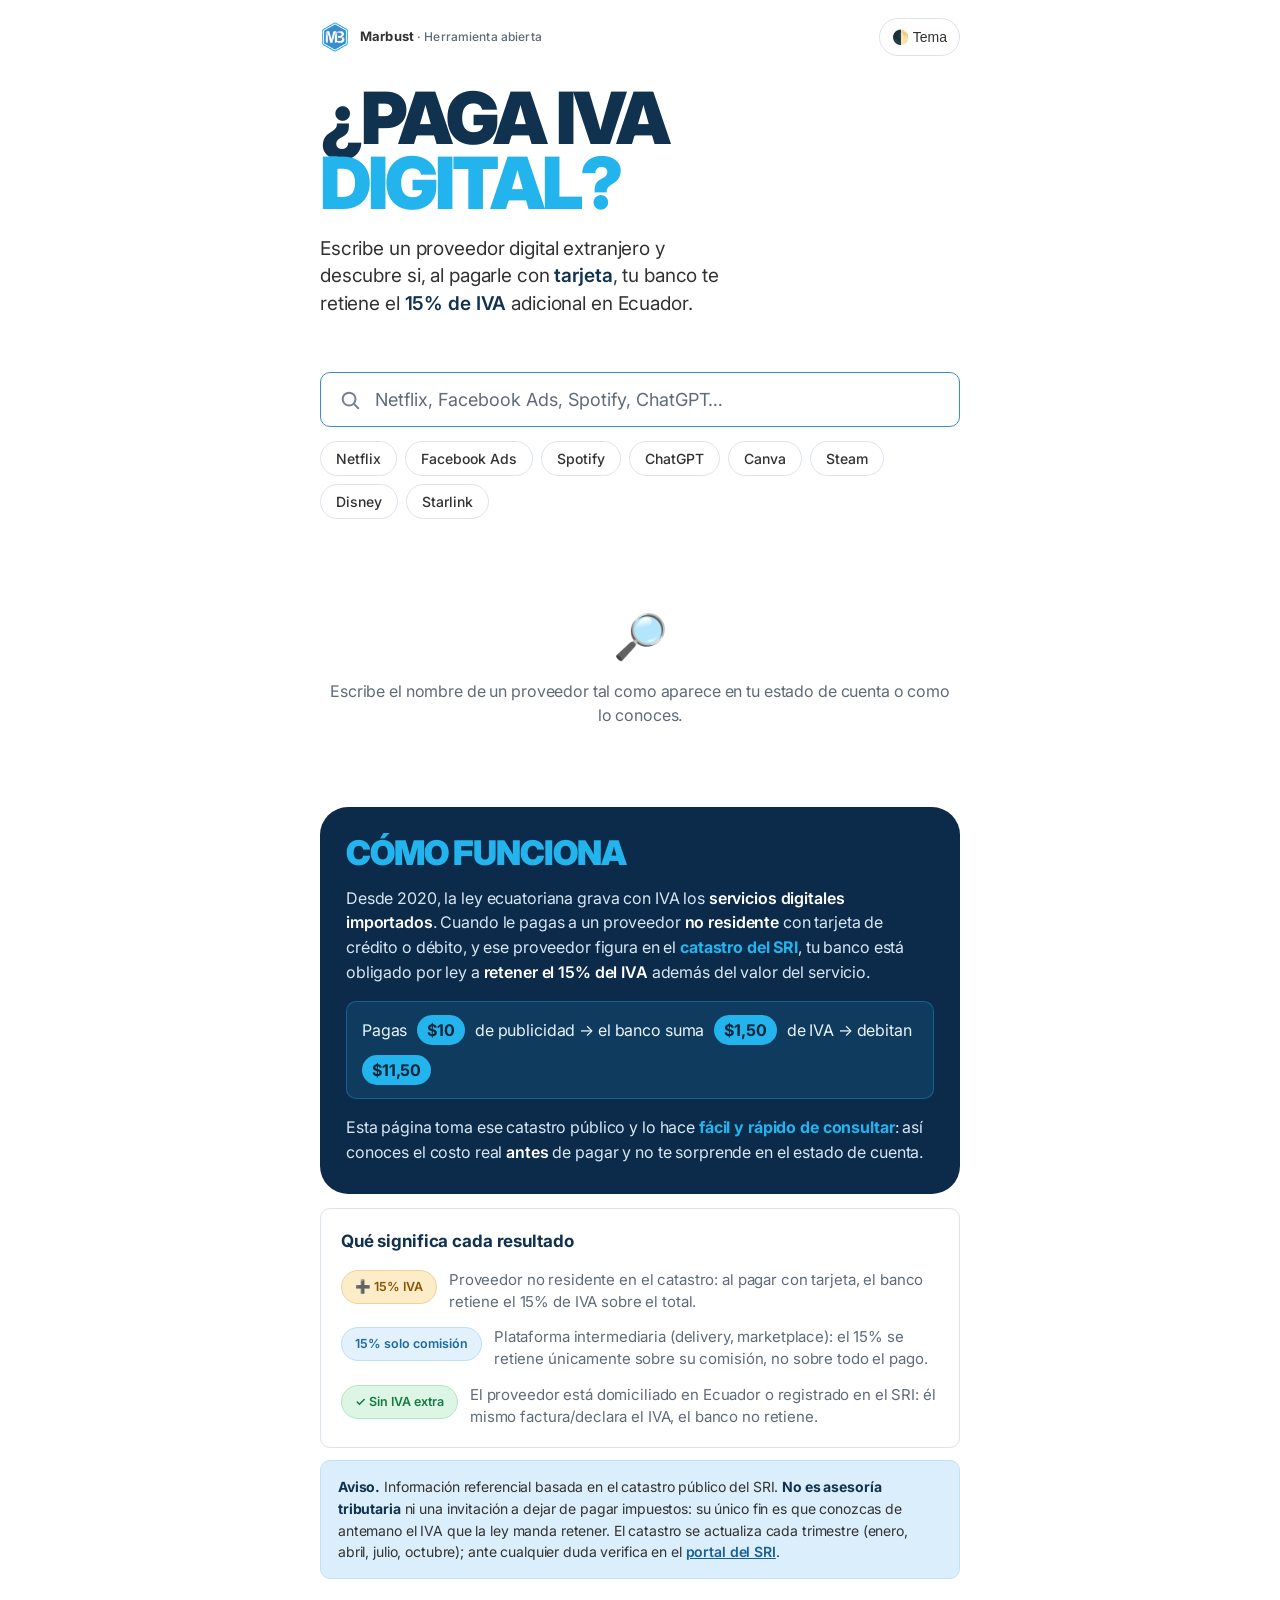
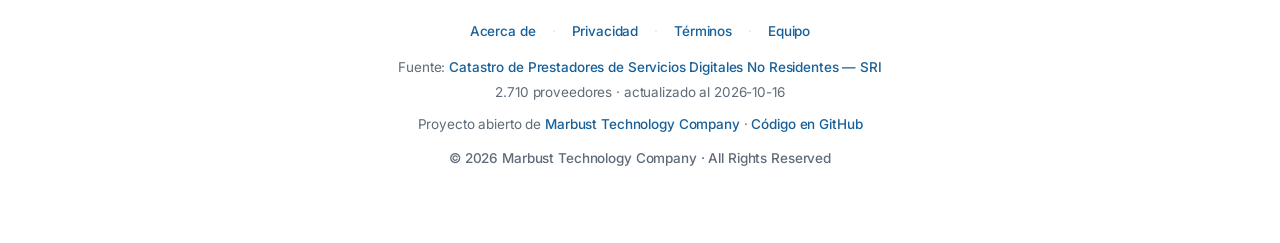
==== commit 91fafb23: "feat(páginas): Acerca de, Privacidad, Términos, Equipo + copyright en footer - Nuevas páginas instit" ====
--- a/index.html
+++ b/index.html
@@ -62,9 +62,16 @@
   </section>
 
   <footer>
+    <nav class="footer-nav">
+      <a href="acerca.html">Acerca de</a><span class="footer-sep">·</span>
+      <a href="privacidad.html">Privacidad</a><span class="footer-sep">·</span>
+      <a href="terminos.html">Términos</a><span class="footer-sep">·</span>
+      <a href="equipo.html">Equipo</a>
+    </nav>
     <div>Fuente: <a href="https://www.sri.gob.ec/catastros" target="_blank" rel="noopener">Catastro de Prestadores de Servicios Digitales No Residentes — SRI</a></div>
     <div id="meta"></div>
     <div class="footer-credit">Proyecto abierto de <a href="https://marbust.com" target="_blank" rel="noopener">Marbust Technology Company</a> · <a id="repo" href="https://github.com/MarbustTechnologyCompany/paga-iva-digital" target="_blank" rel="noopener">Código en GitHub</a></div>
+    <div class="copyright">© 2026 Marbust Technology Company · All Rights Reserved</div>
   </footer>
 </div>
 
--- a/styles.css
+++ b/styles.css
@@ -6,9 +6,10 @@
   /* marca */
   --brand:#388DCE; --brand-ink:#1f6fb0; --accent:#24B4ED; --navy:#0c2b4a;
   /* texto / superficies */
-  --ink:#10324f; --text:#323232; --muted:#5f6b78; --faint:#94a3b2;
+  --ink:#10324f; --text:#323232; --muted:#5f6b78; --faint:#79838f;
   --canvas:#ffffff; --surface:#ffffff; --surface-soft:#eef3f9; --surface-tint:#dbeefb;
   --hairline:#dbe3ec;
+  /* --faint: iconos/bordes/placeholder-off; cumple 3:1 no-texto */
   /* estados (triada semántica, pills suaves) */
   --amber-bg:#fdecc8; --amber-ink:#8a5200; --amber-bd:#f2d294;
   --green-bg:#dcf5e5; --green-ink:#167a46; --green-bd:#b4e5c7;
@@ -81,7 +82,7 @@
 .searchfield:focus-within{border-color:var(--brand)}
 .searchfield svg{flex:0 0 auto; color:var(--faint)}
 #q{flex:1; border:0; outline:0; background:transparent; color:var(--ink); font-family:var(--font); font-size:18px; font-weight:500; min-width:0}
-#q::placeholder{color:var(--faint); font-weight:400}
+#q::placeholder{color:var(--muted); font-weight:400}
 .clearbtn{border:0;background:transparent;color:var(--faint);font-size:22px;cursor:pointer;padding:0 2px;line-height:1;display:none}
 
 .chips{display:flex; flex-wrap:wrap; gap:8px; margin:14px 0 2px}
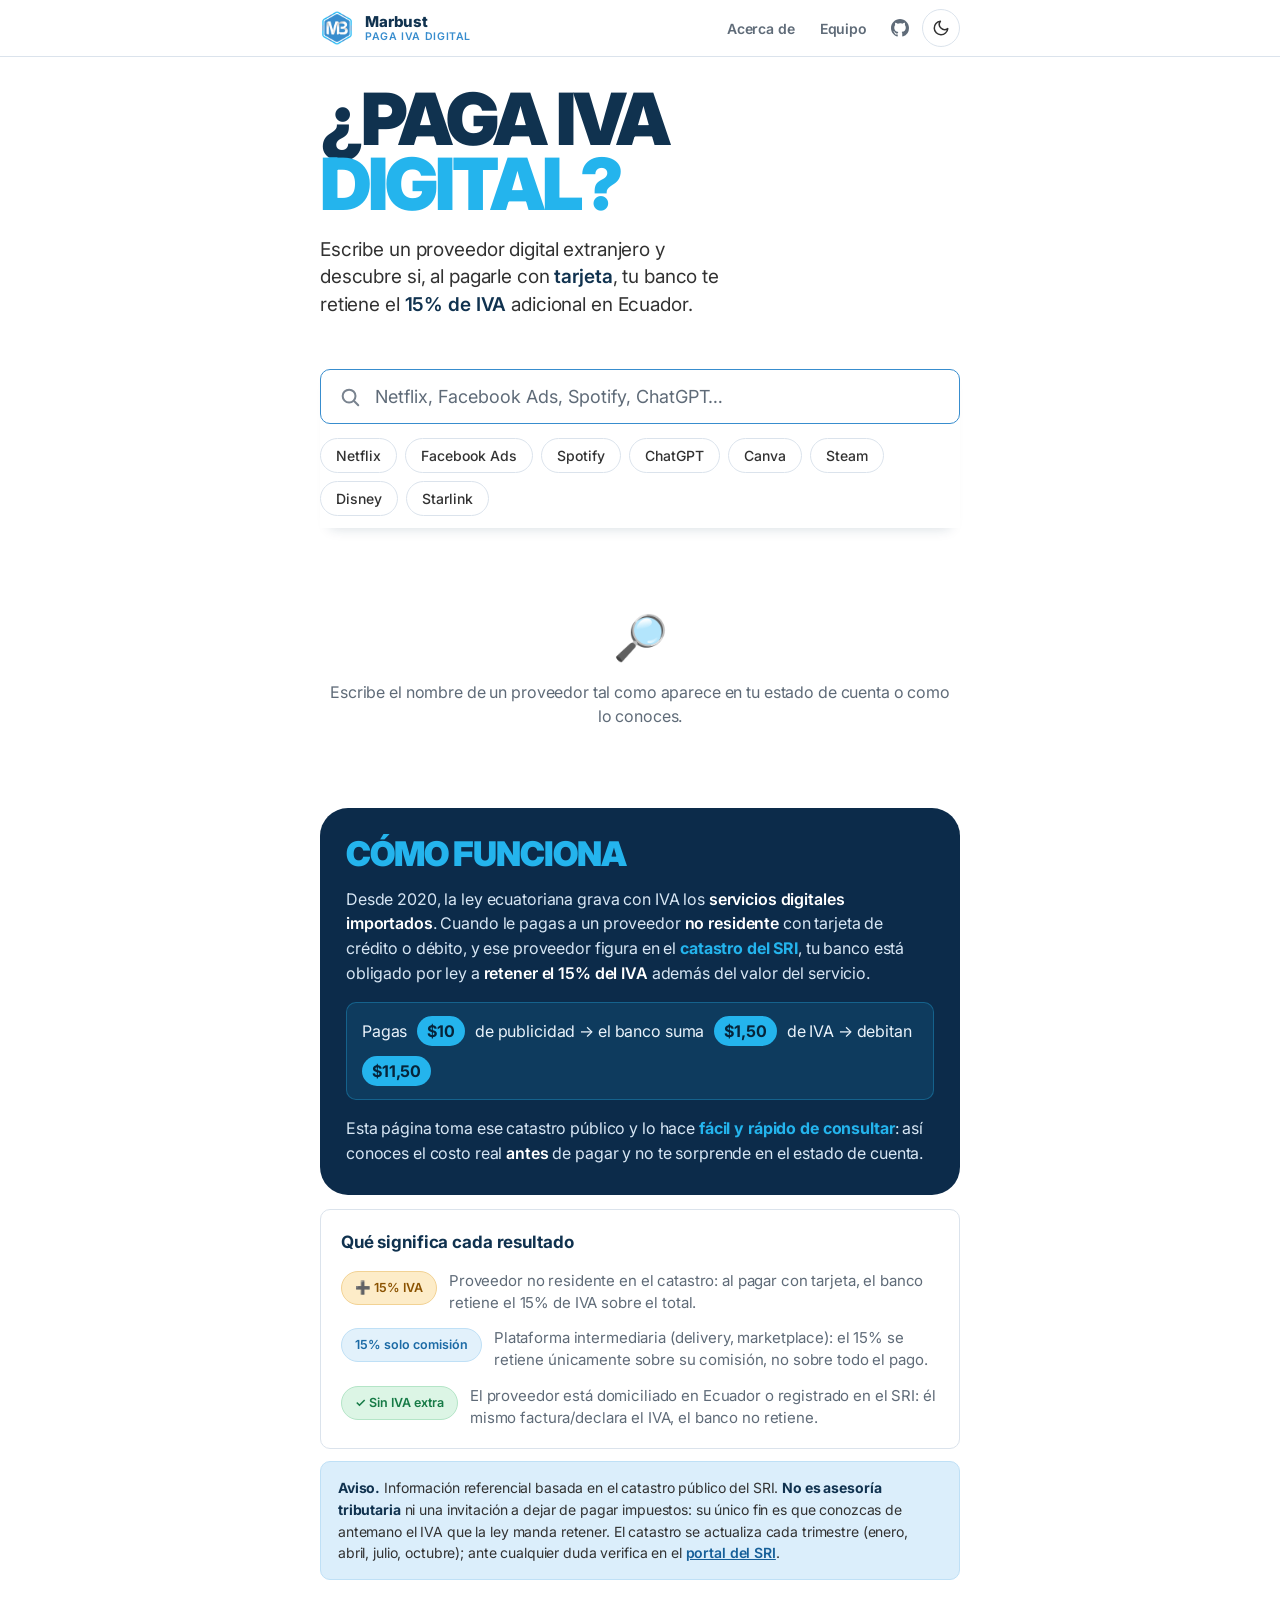
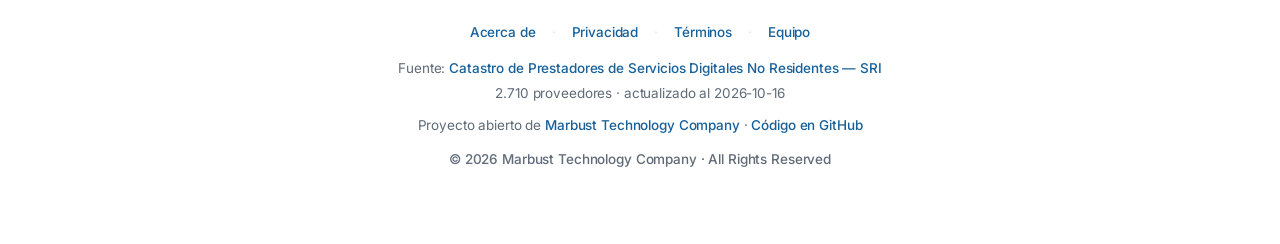
==== commit 961a495f: "feat(header): barra superior propia bien diseñada Reemplaza la barra mínima por un header sticky ful" ====
--- a/index.html
+++ b/index.html
@@ -17,11 +17,21 @@
 <link rel="stylesheet" href="styles.css">
 </head>
 <body>
+<header class="site-header">
+  <div class="inner">
+    <a class="logo" href="./" aria-label="Marbust — ¿Paga IVA Digital?">
+      <img src="assets/marbust-mb.png" alt="Marbust" width="34" height="34">
+      <span class="wordmark">Marbust<span class="tag">Paga IVA Digital</span></span>
+    </a>
+    <nav class="nav">
+      <a class="navlink" href="acerca.html">Acerca de</a>
+      <a class="navlink" href="equipo.html">Equipo</a>
+      <a class="iconbtn" href="https://github.com/MarbustTechnologyCompany/paga-iva-digital" target="_blank" rel="noopener" aria-label="Ver código en GitHub"><svg width="18" height="18" viewBox="0 0 16 16" fill="currentColor" aria-hidden="true"><path d="M8 0C3.58 0 0 3.58 0 8c0 3.54 2.29 6.53 5.47 7.59.4.07.55-.17.55-.38 0-.19-.01-.82-.01-1.49-2.01.37-2.53-.49-2.69-.94-.09-.23-.48-.94-.82-1.13-.28-.15-.68-.52-.01-.53.63-.01 1.08.58 1.23.82.72 1.21 1.87.87 2.33.66.07-.52.28-.87.51-1.07-1.78-.2-3.64-.89-3.64-3.95 0-.87.31-1.59.82-2.15-.08-.2-.36-1.02.08-2.12 0 0 .67-.21 2.2.82a7.6 7.6 0 0 1 2-.27c.68 0 1.36.09 2 .27 1.53-1.03 2.2-.82 2.2-.82.44 1.1.16 1.92.08 2.12.51.56.82 1.28.82 2.15 0 3.07-1.87 3.75-3.65 3.95.29.25.54.73.54 1.48 0 1.07-.01 1.93-.01 2.2 0 .21.15.46.55.38A8.01 8.01 0 0 0 16 8c0-4.42-3.58-8-8-8z"/></svg></a>
+      <button class="iconbtn themebtn" id="theme" aria-label="Cambiar tema"><svg width="18" height="18" viewBox="0 0 24 24" fill="none" stroke="currentColor" stroke-width="2" stroke-linecap="round" stroke-linejoin="round" aria-hidden="true"><path d="M21 12.79A9 9 0 1 1 11.21 3 7 7 0 0 0 21 12.79z"/></svg></button>
+    </nav>
+  </div>
+</header>
 <div class="wrap">
-  <div class="toprow">
-    <a class="brand" href="./" aria-label="Marbust Technology Company"><img src="assets/marbust-mb.png" alt="Marbust" width="30" height="30"><span>Marbust<span class="muted">&nbsp;· Herramienta abierta</span></span></a>
-    <button class="themebtn" id="theme" aria-label="Cambiar tema">🌓 Tema</button>
-  </div>
 
   <header class="hero">
     <h1>¿Paga IVA <span class="q">Digital?</span></h1>
--- a/styles.css
+++ b/styles.css
@@ -54,13 +54,26 @@
 }
 .wrap{max-width:var(--maxw); margin:0 auto; padding:0 20px 72px}
 
-/* top row / theme */
-.toprow{display:flex; justify-content:space-between; align-items:center; padding-top:18px; gap:12px}
-.brand{display:inline-flex; align-items:center; gap:10px; font-size:13px; font-weight:700; letter-spacing:.01em; color:var(--text); text-decoration:none}
-.brand img{width:30px; height:30px; display:block}
-.brand .muted{font-weight:500; color:var(--muted); font-size:12px}
-.themebtn{border:1px solid var(--hairline); background:var(--surface); color:var(--text); border-radius:var(--r-pill); height:38px; min-width:38px; padding:0 12px; cursor:pointer; font-size:14px; font-weight:500; display:inline-flex; align-items:center; gap:7px}
+/* site header (barra superior, full-width, sticky) */
+.site-header{position:sticky; top:0; z-index:30; background:color-mix(in srgb,var(--canvas) 85%, transparent); -webkit-backdrop-filter:saturate(180%) blur(10px); backdrop-filter:saturate(180%) blur(10px); border-bottom:1px solid var(--hairline)}
+.site-header .inner{max-width:var(--maxw); margin:0 auto; padding:9px 20px; display:flex; align-items:center; justify-content:space-between; gap:12px}
+.logo{display:inline-flex; align-items:center; gap:11px; text-decoration:none}
+.logo img{width:34px; height:34px; display:block; border-radius:8px}
+.wordmark{display:flex; flex-direction:column; line-height:1.05; font-weight:800; color:var(--ink); font-size:15px; letter-spacing:-.01em}
+.wordmark .tag{font-weight:600; color:var(--brand); font-size:10.5px; letter-spacing:.06em; text-transform:uppercase; margin-top:2px}
+.nav{display:flex; align-items:center; gap:3px}
+.nav a.navlink{padding:8px 11px; border-radius:var(--r-pill); color:var(--muted); font-weight:600; font-size:14px; text-decoration:none; white-space:nowrap}
+.nav a.navlink:hover{color:var(--brand-ink); background:var(--surface-tint)}
+.iconbtn{display:inline-flex; align-items:center; justify-content:center; width:38px; height:38px; padding:0; border-radius:var(--r-pill); border:1px solid transparent; background:transparent; color:var(--muted); cursor:pointer}
+.iconbtn:hover{color:var(--brand-ink); background:var(--surface-tint)}
+.themebtn{border:1px solid var(--hairline); background:var(--surface); color:var(--text)}
 .themebtn:hover{border-color:var(--brand)}
+@media (max-width:460px){
+  .wordmark .tag{display:none}
+  .nav a.navlink{padding:7px 8px; font-size:13px}
+  .site-header .inner{padding:8px 16px}
+  .nav{gap:1px}
+}
 
 /* hero */
 header.hero{padding:30px 0 6px}
@@ -73,7 +86,7 @@
 .sub b{color:var(--ink); font-weight:600}
 
 /* search */
-.searchbox{position:sticky; top:10px; z-index:20; margin:24px 0 4px; padding:6px 0; background:linear-gradient(var(--canvas) 72%, transparent)}
+.searchbox{position:sticky; top:55px; z-index:20; margin:18px 0 4px; padding:8px 0 10px; background:var(--canvas); box-shadow:0 10px 12px -10px rgba(16,50,79,.18)}
 .searchfield{
   display:flex; align-items:center; gap:12px; background:var(--surface);
   border:1.5px solid var(--faint); border-radius:var(--r-input); padding:15px 18px;
@@ -154,7 +167,7 @@
 @keyframes sh{0%{background-position:200% 0}100%{background-position:-200% 0}}
 
 /* páginas de contenido (acerca, privacidad, términos, equipo) */
-.page{padding-top:8px}
+.page{padding-top:18px}
 .backlink{display:inline-flex; align-items:center; gap:6px; color:var(--link); text-decoration:none; font-weight:600; font-size:14px; margin:6px 0 18px}
 .backlink:hover{text-decoration:underline}
 .page h1.doc{font-size:clamp(30px,8vw,46px); text-transform:none; letter-spacing:-.03em; line-height:1; margin-bottom:8px}
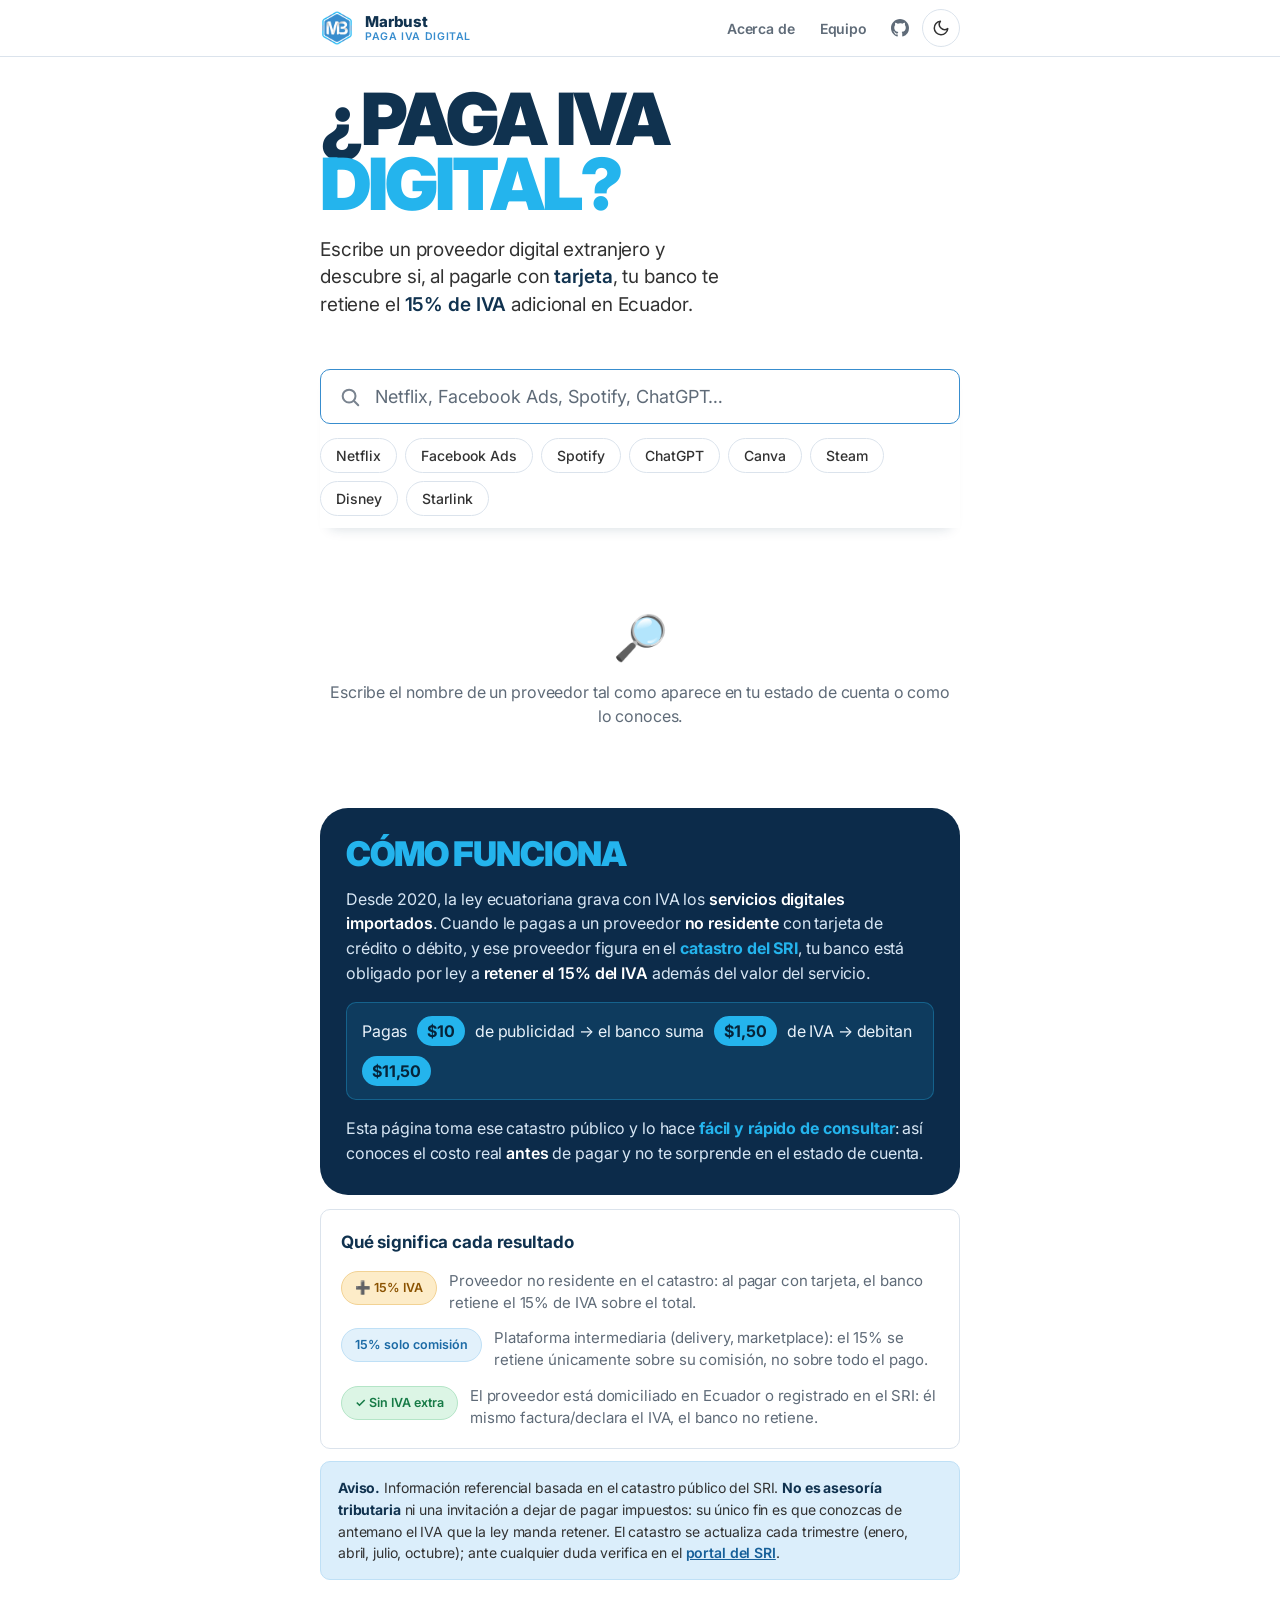
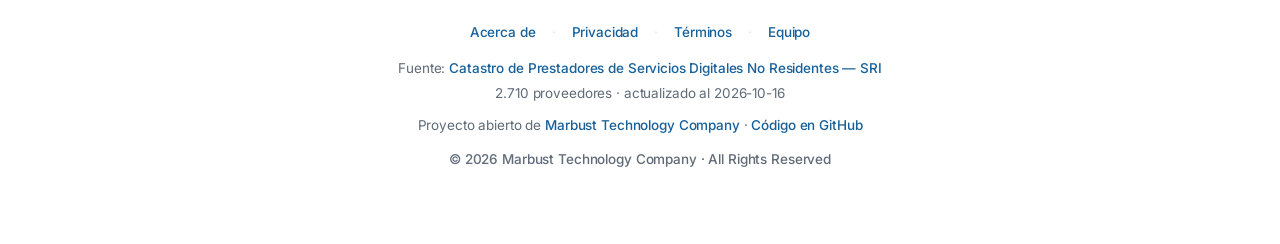
==== commit 9ad191a0: "feat(seo): Open Graph/Twitter, imagen OG, sitemap, robots y JSON-LD Para compartir en redes (cada pá" ====
--- a/index.html
+++ b/index.html
@@ -3,18 +3,40 @@
 <head>
 <meta charset="utf-8">
 <meta name="viewport" content="width=device-width, initial-scale=1">
-<title>¿Paga IVA Digital?</title>
-<meta name="description" content="Busca un proveedor digital extranjero y descubre al instante si tu banco te retiene el 15% de IVA al pagar con tarjeta de crédito o débito en Ecuador. Basado en el catastro público del SRI.">
+<title>¿Paga IVA Digital? · Retención del 15% de IVA en Ecuador</title>
+<meta name="description" content="Busca un proveedor digital extranjero y descubre si tu banco te retiene el 15% de IVA al pagar con tarjeta en Ecuador. Gratis, con datos del SRI.">
 <meta name="color-scheme" content="light dark">
-<meta property="og:title" content="¿Paga IVA Digital?">
-<meta property="og:description" content="Descubre si un proveedor digital extranjero te suma el 15% de IVA al pagar con tarjeta en Ecuador. Rápido, gratis y basado en el catastro del SRI.">
+<meta name="theme-color" content="#388DCE">
+<link rel="canonical" href="https://marbusttechnologycompany.github.io/paga-iva-digital/">
 <meta property="og:type" content="website">
+<meta property="og:site_name" content="¿Paga IVA Digital?">
+<meta property="og:title" content="¿Paga IVA Digital? · Retención del 15% de IVA en Ecuador">
+<meta property="og:description" content="Busca un proveedor digital extranjero y descubre si tu banco te retiene el 15% de IVA al pagar con tarjeta en Ecuador. Gratis, con datos del SRI.">
+<meta property="og:url" content="https://marbusttechnologycompany.github.io/paga-iva-digital/">
+<meta property="og:image" content="https://marbusttechnologycompany.github.io/paga-iva-digital/assets/og.jpg">
+<meta property="og:image:width" content="1200">
+<meta property="og:image:height" content="630">
+<meta property="og:image:alt" content="¿Paga IVA Digital? — herramienta abierta de Marbust">
+<meta property="og:locale" content="es_EC">
+<meta name="twitter:card" content="summary_large_image">
+<meta name="twitter:title" content="¿Paga IVA Digital? · Retención del 15% de IVA en Ecuador">
+<meta name="twitter:description" content="Busca un proveedor digital extranjero y descubre si tu banco te retiene el 15% de IVA al pagar con tarjeta en Ecuador. Gratis, con datos del SRI.">
+<meta name="twitter:image" content="https://marbusttechnologycompany.github.io/paga-iva-digital/assets/og.jpg">
 <link rel="preconnect" href="https://fonts.googleapis.com">
 <link rel="preconnect" href="https://fonts.gstatic.com" crossorigin>
 <link href="https://fonts.googleapis.com/css2?family=Inter:wght@400;500;600;700;900&display=swap" rel="stylesheet">
 <link rel="icon" type="image/png" href="assets/favicon.png">
 <link rel="apple-touch-icon" href="assets/apple-touch-icon.png">
 <link rel="stylesheet" href="styles.css">
+<script type="application/ld+json">
+{"@context":"https://schema.org","@type":"WebApplication","name":"¿Paga IVA Digital?","url":"https://marbusttechnologycompany.github.io/paga-iva-digital/","applicationCategory":"FinanceApplication","operatingSystem":"Web","inLanguage":"es-EC","browserRequirements":"Requires JavaScript","offers":{"@type":"Offer","price":"0","priceCurrency":"USD"},"description":"Busca un proveedor digital extranjero y descubre si tu banco te retiene el 15% de IVA al pagar con tarjeta en Ecuador. Gratis, con datos del SRI.","image":"https://marbusttechnologycompany.github.io/paga-iva-digital/assets/og.jpg","publisher":{"@type":"Organization","name":"Marbust Technology Company","url":"https://marbust.com/"}}
+</script>
+<script type="application/ld+json">
+{"@context":"https://schema.org","@type":"Organization","name":"Marbust Technology Company","url":"https://marbust.com/","logo":"https://marbusttechnologycompany.github.io/paga-iva-digital/assets/favicon.png","foundingDate":"2007","address":{"@type":"PostalAddress","addressLocality":"Santo Domingo","addressCountry":"EC"},"sameAs":["https://marbust.com/"]}
+</script>
+<script type="application/ld+json">
+{"@context":"https://schema.org","@type":"WebSite","name":"¿Paga IVA Digital?","url":"https://marbusttechnologycompany.github.io/paga-iva-digital/","inLanguage":"es-EC"}
+</script>
 </head>
 <body>
 <header class="site-header">
@@ -23,7 +45,7 @@
       <img src="assets/marbust-mb.png" alt="Marbust" width="34" height="34">
       <span class="wordmark">Marbust<span class="tag">Paga IVA Digital</span></span>
     </a>
-    <nav class="nav">
+    <nav class="nav" aria-label="Principal">
       <a class="navlink" href="acerca.html">Acerca de</a>
       <a class="navlink" href="equipo.html">Equipo</a>
       <a class="iconbtn" href="https://github.com/MarbustTechnologyCompany/paga-iva-digital" target="_blank" rel="noopener" aria-label="Ver código en GitHub"><svg width="18" height="18" viewBox="0 0 16 16" fill="currentColor" aria-hidden="true"><path d="M8 0C3.58 0 0 3.58 0 8c0 3.54 2.29 6.53 5.47 7.59.4.07.55-.17.55-.38 0-.19-.01-.82-.01-1.49-2.01.37-2.53-.49-2.69-.94-.09-.23-.48-.94-.82-1.13-.28-.15-.68-.52-.01-.53.63-.01 1.08.58 1.23.82.72 1.21 1.87.87 2.33.66.07-.52.28-.87.51-1.07-1.78-.2-3.64-.89-3.64-3.95 0-.87.31-1.59.82-2.15-.08-.2-.36-1.02.08-2.12 0 0 .67-.21 2.2.82a7.6 7.6 0 0 1 2-.27c.68 0 1.36.09 2 .27 1.53-1.03 2.2-.82 2.2-.82.44 1.1.16 1.92.08 2.12.51.56.82 1.28.82 2.15 0 3.07-1.87 3.75-3.65 3.95.29.25.54.73.54 1.48 0 1.07-.01 1.93-.01 2.2 0 .21.15.46.55.38A8.01 8.01 0 0 0 16 8c0-4.42-3.58-8-8-8z"/></svg></a>
@@ -72,7 +94,7 @@
   </section>
 
   <footer>
-    <nav class="footer-nav">
+    <nav class="footer-nav" aria-label="Pie de página">
       <a href="acerca.html">Acerca de</a><span class="footer-sep">·</span>
       <a href="privacidad.html">Privacidad</a><span class="footer-sep">·</span>
       <a href="terminos.html">Términos</a><span class="footer-sep">·</span>
--- a/styles.css
+++ b/styles.css
@@ -73,6 +73,10 @@
   .nav a.navlink{padding:7px 8px; font-size:13px}
   .site-header .inner{padding:8px 16px}
   .nav{gap:1px}
+}
+/* móvil muy estrecho: solo iconos en el header (el nav completo sigue en el footer) */
+@media (max-width:374px){
+  .nav a.navlink{display:none}
 }
 
 /* hero */
